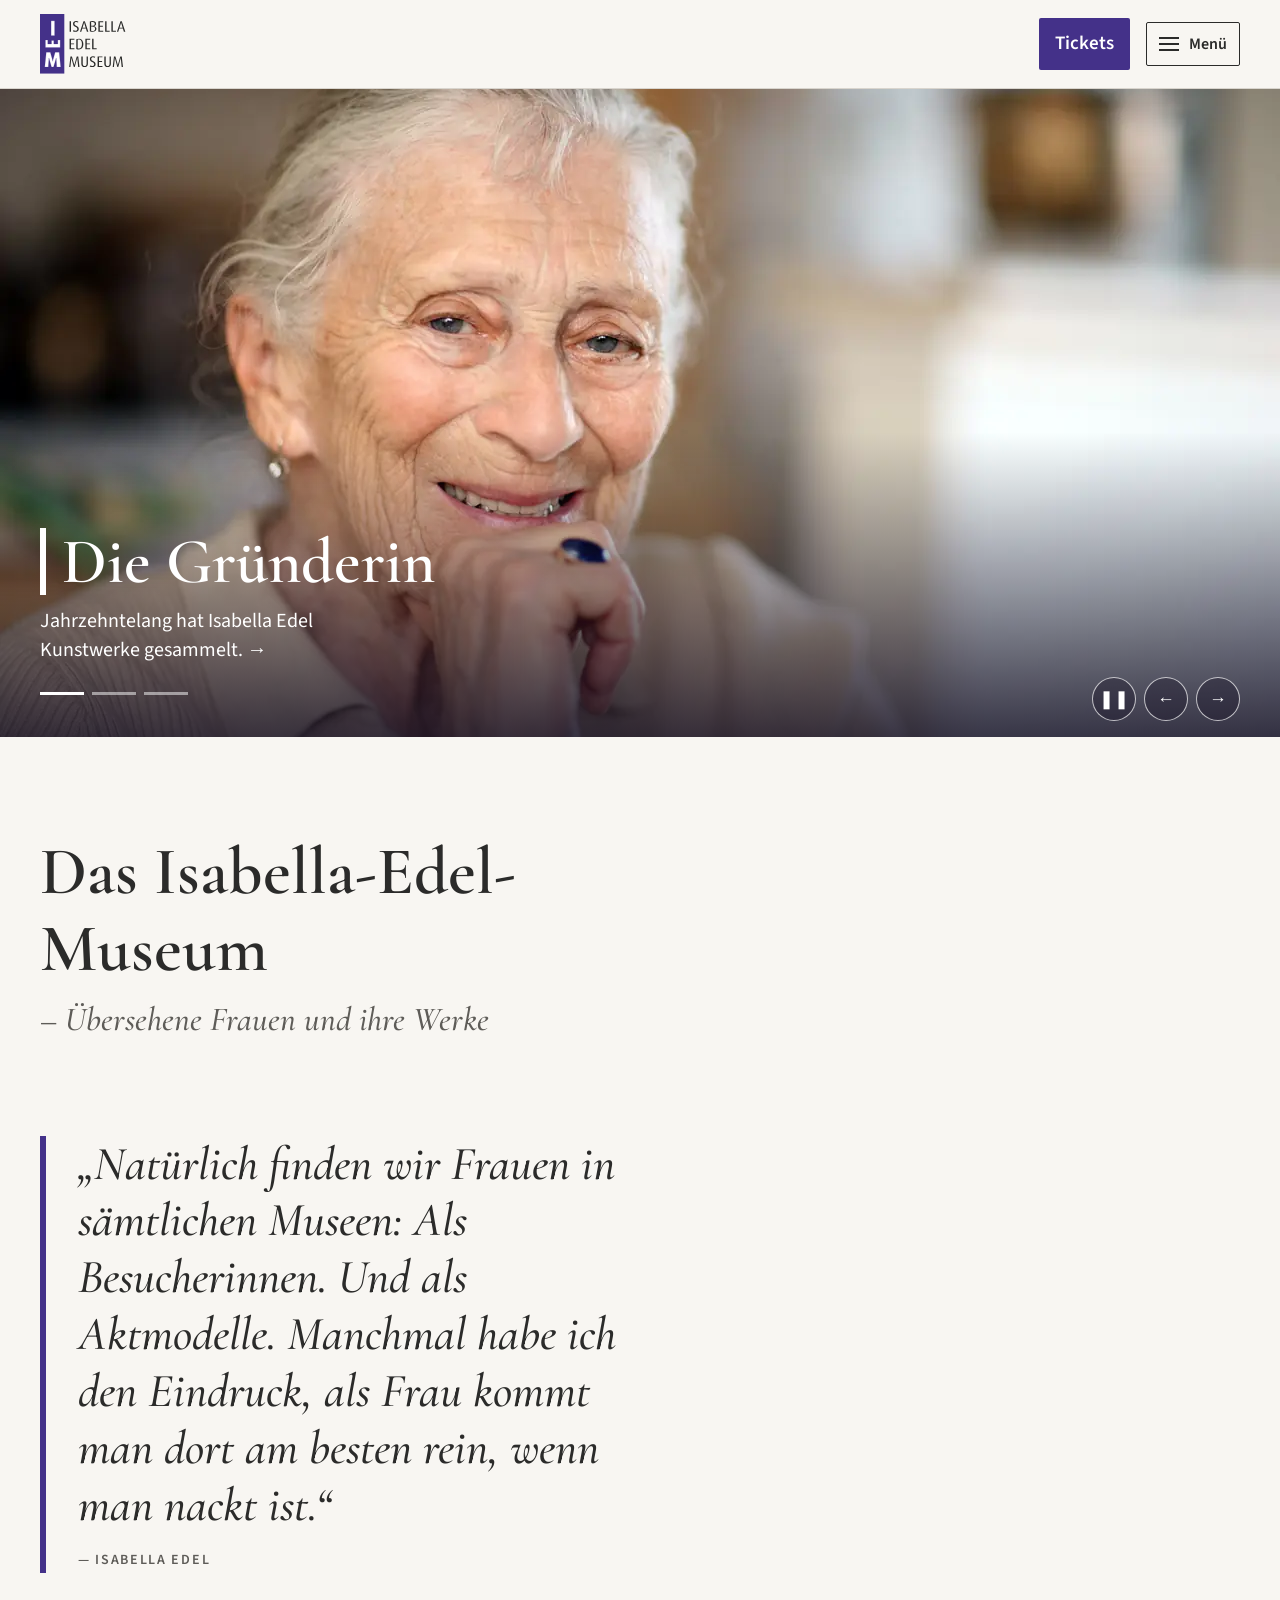
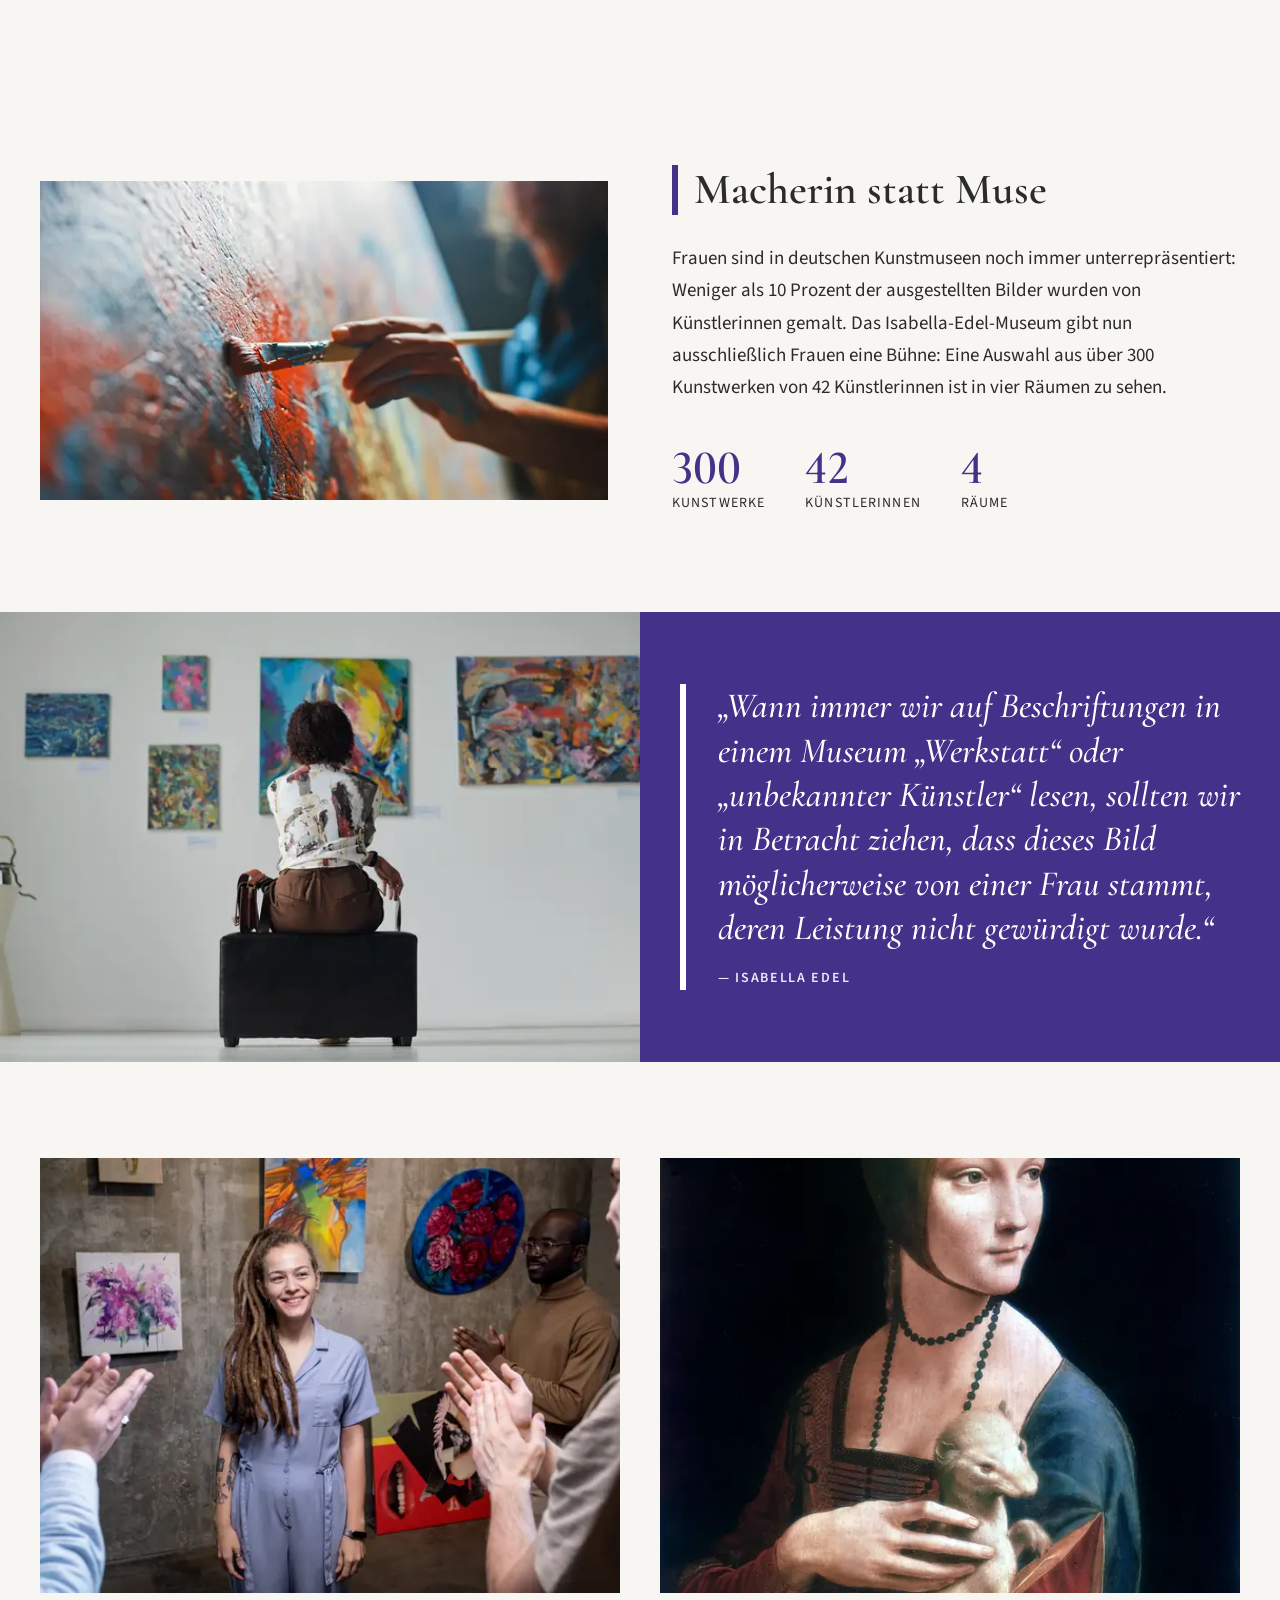
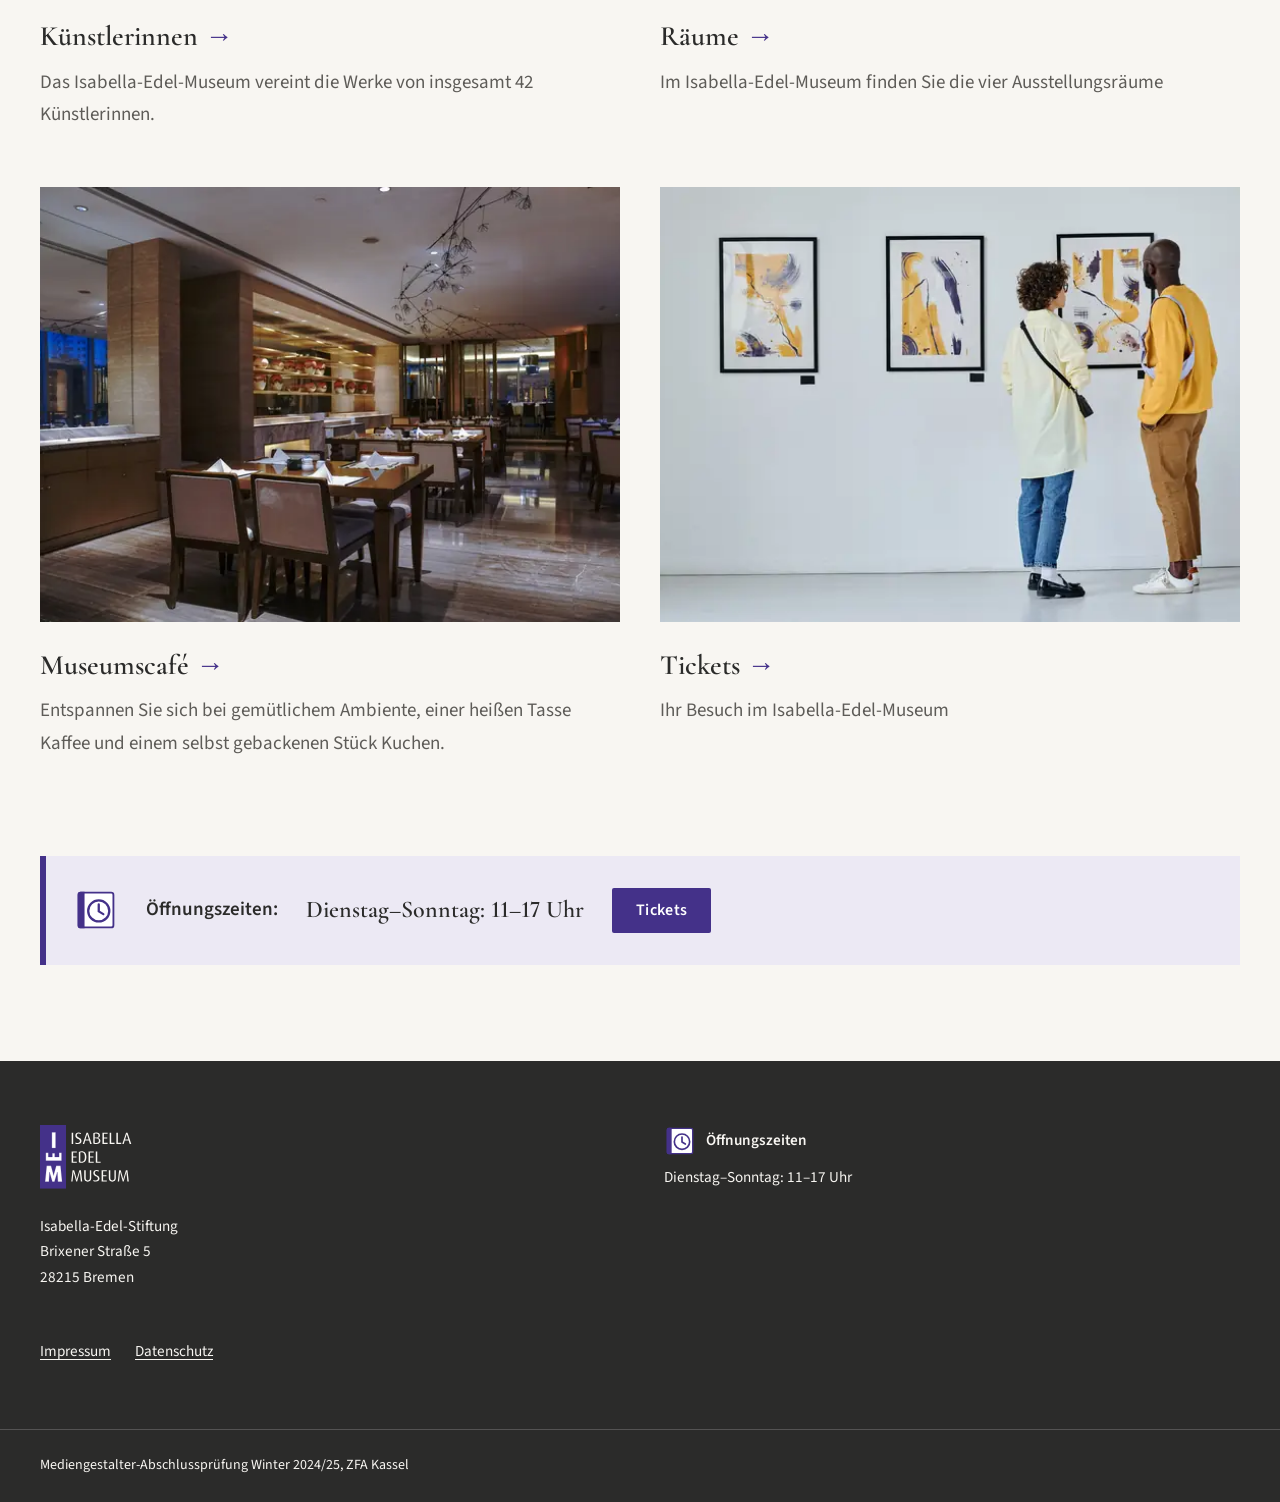
==== index.html @ b2ff0fb7 "first commit" ====
<!DOCTYPE html>
<html lang="de">
<head>
<meta charset="utf-8">
<meta name="viewport" content="width=device-width, initial-scale=1">
<title>Isabella-Edel-Museum</title>
<meta name="description" content="Das Isabella-Edel-Museum in Bremen – Übersehene Frauen und ihre Werke.">
<link rel="icon" href="img/icons/favicon.svg" type="image/svg+xml">
<link rel="stylesheet" href="css/style.css">
<!-- Progressive Enhancement ("Cutting the Mustard"): Die Klasse "js" wird nur in modernen
     Browsern gesetzt. Nur dann führt js/main.js seine Erweiterungen aus. -->
<script>if ('noModule' in HTMLScriptElement.prototype && 'IntersectionObserver' in window) document.documentElement.classList.add('js');</script>
<script defer src="js/main.js"></script>
</head>
<body class="page-home">
<a class="skip-link" href="#inhalt">Zum Inhalt springen</a>
<header class="site-header">
  <div class="container site-header__inner">
    <a class="site-logo" href="index.html"><img src="img/logo.svg" width="121" height="84" alt="Isabella-Edel-Museum – zur Startseite"></a>
    <a class="header-cta" href="tickets.html">Tickets</a>
    <button class="nav-toggle" type="button" aria-expanded="false" aria-controls="hauptmenue" hidden>
      <span class="nav-toggle__bars" aria-hidden="true"></span><span class="nav-toggle__label">Menü</span>
    </button>
    <nav class="main-nav" id="hauptmenue" aria-label="Hauptmenü">
      <ul><li><a href="index.html" aria-current="page">Startseite</a></li><li><a href="veranstaltungen.html">Veranstaltungen</a></li><li><a href="kuenstlerinnen.html">Künstlerinnen</a></li><li><a href="raeume.html">Räume</a></li><li><a href="gruenderin.html">Die Gründerin</a></li><li><a href="museumscafe.html">Museumscafé</a></li><li><a href="tickets.html" class="nav-cta">Tickets</a></li></ul>
    </nav>
  </div>
</header>
<main id="inhalt">

<section class="slider" aria-roledescription="Karussell" aria-label="Einblicke ins Museum">
  <ul class="slider__track"><li class="slider__slide" id="folie-1" aria-roledescription="Folie" aria-label="1 von 3: Die Gründerin"><a class="slider__link" href="gruenderin.html"><picture class="slider__media"><source type="image/webp" srcset="img/gruenderin-640.webp 640w, img/gruenderin-1280.webp 1280w, img/gruenderin-2000.webp 2000w" sizes="100vw"><img src="img/gruenderin-1280.jpg" srcset="img/gruenderin-640.jpg 640w, img/gruenderin-1280.jpg 1280w, img/gruenderin-2000.jpg 2000w" sizes="100vw" width="1280" height="854" alt="Isabella Edel, lächelnde ältere Dame mit weißem Haar" fetchpriority="high"></picture><span class="slider__caption"><span class="slider__title">Die Gründerin</span><span class="slider__text">Jahrzehntelang hat Isabella Edel Kunstwerke gesammelt.</span></span></a><ol class="slider__pager" aria-label="Bildauswahl"><li><a class="slider__dot" href="#folie-1" aria-label="Bild 1: Die Gründerin" aria-current="true"></a></li><li><a class="slider__dot" href="#folie-2" aria-label="Bild 2: Räume"></a></li><li><a class="slider__dot" href="#folie-3" aria-label="Bild 3: Museumscafé"></a></li></ol></li><li class="slider__slide" id="folie-2" aria-roledescription="Folie" aria-label="2 von 3: Räume"><a class="slider__link" href="raeume.html"><picture class="slider__media"><source type="image/webp" srcset="img/besucherin-salon-640.webp 640w, img/besucherin-salon-1280.webp 1280w, img/besucherin-salon-2000.webp 2000w" sizes="100vw"><img src="img/besucherin-salon-1280.jpg" srcset="img/besucherin-salon-640.jpg 640w, img/besucherin-salon-1280.jpg 1280w, img/besucherin-salon-2000.jpg 2000w" sizes="100vw" width="1280" height="853" alt="Besucherin betrachtet goldgerahmte Gemälde in einem klassischen Ausstellungssaal" loading="lazy" decoding="async"></picture><span class="slider__caption"><span class="slider__title">Räume</span><span class="slider__text">Eine Auswahl aus über 300 Kunstwerken von 42 Künstlerinnen ist in vier Räumen zu sehen.</span></span></a><ol class="slider__pager" aria-label="Bildauswahl"><li><a class="slider__dot" href="#folie-1" aria-label="Bild 1: Die Gründerin"></a></li><li><a class="slider__dot" href="#folie-2" aria-label="Bild 2: Räume" aria-current="true"></a></li><li><a class="slider__dot" href="#folie-3" aria-label="Bild 3: Museumscafé"></a></li></ol></li><li class="slider__slide" id="folie-3" aria-roledescription="Folie" aria-label="3 von 3: Museumscafé"><a class="slider__link" href="museumscafe.html"><picture class="slider__media"><source type="image/webp" srcset="img/museumscafe-640.webp 640w, img/museumscafe-1280.webp 1280w, img/museumscafe-2000.webp 2000w" sizes="100vw"><img src="img/museumscafe-1280.jpg" srcset="img/museumscafe-640.jpg 640w, img/museumscafe-1280.jpg 1280w, img/museumscafe-2000.jpg 2000w" sizes="100vw" width="1280" height="854" alt="Gemütlicher Innenraum des Museumscafés mit Holztischen" loading="lazy" decoding="async"></picture><span class="slider__caption"><span class="slider__title">Museumscafé</span><span class="slider__text">Hinter jeder erfolgreichen Frau steht eine beeindruckende Menge Kaffee</span></span></a><ol class="slider__pager" aria-label="Bildauswahl"><li><a class="slider__dot" href="#folie-1" aria-label="Bild 1: Die Gründerin"></a></li><li><a class="slider__dot" href="#folie-2" aria-label="Bild 2: Räume"></a></li><li><a class="slider__dot" href="#folie-3" aria-label="Bild 3: Museumscafé" aria-current="true"></a></li></ol></li></ul>
</section>

<div class="container home-intro">
  <h1 class="home-title">Das Isabella-Edel-Museum <span class="home-title__sub">– Übersehene Frauen und ihre Werke</span></h1>
  <figure class="quote quote--large"><blockquote><p>„Natürlich finden wir Frauen in sämtlichen Museen: Als Besucherinnen. Und als Aktmodelle. Manchmal habe ich den Eindruck, als Frau kommt man dort am besten rein, wenn man nackt ist.“</p></blockquote><figcaption>Isabella Edel</figcaption></figure>
</div>

<section class="container split split--home" aria-labelledby="macherin">
  <div class="split__media"><picture><source type="image/webp" srcset="img/malerin-640.webp 640w, img/malerin-1280.webp 1280w, img/malerin-2000.webp 2000w" sizes="(min-width: 576px) 50vw, 100vw"><img src="img/malerin-1280.jpg" srcset="img/malerin-640.jpg 640w, img/malerin-1280.jpg 1280w, img/malerin-2000.jpg 2000w" sizes="(min-width: 576px) 50vw, 100vw" width="1280" height="720" alt="Nahaufnahme einer Hand, die mit dem Pinsel kräftige Farben auf eine Leinwand aufträgt" loading="lazy" decoding="async"></picture></div>
  <div class="split__text">
    <h2 id="macherin" class="section-title">Macherin statt Muse</h2>
    <p>Frauen sind in deutschen Kunstmuseen noch immer unterrepräsentiert: Weniger als 10 Prozent der ausgestellten Bilder wurden von Künstlerinnen gemalt. Das Isabella-Edel-Museum gibt nun ausschließlich Frauen eine Bühne: Eine Auswahl aus über 300 Kunstwerken von 42 Künstle&shy;rinnen ist in vier Räumen zu sehen.</p>
    <ul class="facts" aria-label="Zahlen">
      <li><span class="facts__num">300</span><span class="facts__label">Kunstwerke</span></li>
      <li><span class="facts__num">42</span><span class="facts__label">Künstlerinnen</span></li>
      <li><span class="facts__num">4</span><span class="facts__label">Räume</span></li>
    </ul>
  </div>
</section>

<section class="quote-band" aria-label="Zitat von Isabella Edel">
  <div class="quote-band__media"><picture><source type="image/webp" srcset="img/betrachterin-640.webp 640w, img/betrachterin-1280.webp 1280w, img/betrachterin-2000.webp 2000w" sizes="(min-width: 576px) 50vw, 100vw"><img src="img/betrachterin-1280.jpg" srcset="img/betrachterin-640.jpg 640w, img/betrachterin-1280.jpg 1280w, img/betrachterin-2000.jpg 2000w" sizes="(min-width: 576px) 50vw, 100vw" width="1280" height="853" alt="Besucherin sitzt vor einer Wand mit farbenfrohen Gemälden" loading="lazy" decoding="async"></picture></div>
  <div class="quote-band__panel">
    <figure class="quote quote--band"><blockquote><p>„Wann immer wir auf Beschriftungen in einem Museum „Werkstatt“ oder „unbekannter Künstler“ lesen, sollten wir in Betracht ziehen, dass dieses Bild möglicherweise von einer Frau stammt, deren Leistung nicht gewürdigt wurde.“</p></blockquote><figcaption>Isabella Edel</figcaption></figure>
  </div>
</section>

<section class="container teasers" aria-label="Entdecken">
  <ul class="teasers__list"><li class="teaser"><a href="kuenstlerinnen.html" class="teaser__link"><picture class="teaser__media"><source type="image/webp" srcset="img/kuenstlerin-640.webp 640w, img/kuenstlerin-1280.webp 1280w, img/kuenstlerin-2000.webp 2000w" sizes="(min-width: 1400px) 330px, (min-width: 576px) 50vw, 100vw"><img src="img/kuenstlerin-1280.jpg" srcset="img/kuenstlerin-640.jpg 640w, img/kuenstlerin-1280.jpg 1280w, img/kuenstlerin-2000.jpg 2000w" sizes="(min-width: 1400px) 330px, (min-width: 576px) 50vw, 100vw" width="1280" height="853" alt="Künstlerin im Gespräch vor ihren farbenfrohen Bildern" loading="lazy" decoding="async"></picture><span class="teaser__title">Künstlerinnen</span><span class="teaser__text">Das Isabella-Edel-Museum vereint die Werke von insgesamt 42 Künstlerinnen.</span></a></li><li class="teaser"><a href="raeume.html" class="teaser__link"><picture class="teaser__media"><source type="image/webp" srcset="img/r1-dame-hermelin-640.webp 640w, img/r1-dame-hermelin-1280.webp 1280w" sizes="(min-width: 1400px) 330px, (min-width: 576px) 50vw, 100vw"><img src="img/r1-dame-hermelin-1280.jpg" srcset="img/r1-dame-hermelin-640.jpg 640w, img/r1-dame-hermelin-1280.jpg 1280w" sizes="(min-width: 1400px) 330px, (min-width: 576px) 50vw, 100vw" width="1280" height="1726" alt="Renaissance-Porträt einer Dame mit Hermelin" loading="lazy" decoding="async"></picture><span class="teaser__title">Räume</span><span class="teaser__text">Im Isabella-Edel-Museum finden Sie die vier Ausstellungsräume</span></a></li><li class="teaser"><a href="museumscafe.html" class="teaser__link"><picture class="teaser__media"><source type="image/webp" srcset="img/museumscafe-640.webp 640w, img/museumscafe-1280.webp 1280w, img/museumscafe-2000.webp 2000w" sizes="(min-width: 1400px) 330px, (min-width: 576px) 50vw, 100vw"><img src="img/museumscafe-1280.jpg" srcset="img/museumscafe-640.jpg 640w, img/museumscafe-1280.jpg 1280w, img/museumscafe-2000.jpg 2000w" sizes="(min-width: 1400px) 330px, (min-width: 576px) 50vw, 100vw" width="1280" height="854" alt="Innenraum des Museumscafés" loading="lazy" decoding="async"></picture><span class="teaser__title">Museumscafé</span><span class="teaser__text">Entspannen Sie sich bei gemütlichem Ambiente, einer heißen Tasse Kaffee und einem selbst gebackenen Stück Kuchen.</span></a></li><li class="teaser"><a href="tickets.html" class="teaser__link"><picture class="teaser__media"><source type="image/webp" srcset="img/paar-galerie-640.webp 640w, img/paar-galerie-1280.webp 1280w, img/paar-galerie-2000.webp 2000w" sizes="(min-width: 1400px) 330px, (min-width: 576px) 50vw, 100vw"><img src="img/paar-galerie-1280.jpg" srcset="img/paar-galerie-640.jpg 640w, img/paar-galerie-1280.jpg 1280w, img/paar-galerie-2000.jpg 2000w" sizes="(min-width: 1400px) 330px, (min-width: 576px) 50vw, 100vw" width="1280" height="853" alt="Zwei Besucher betrachten abstrakte Bilder" loading="lazy" decoding="async"></picture><span class="teaser__title">Tickets</span><span class="teaser__text">Ihr Besuch im Isabella-Edel-Museum</span></a></li></ul>
</section>

<aside class="container visit-box" aria-label="Öffnungszeiten">
  <img class="picto" src="img/icons/oeffnungszeiten.svg" width="48" height="48" alt="">
  <p class="visit-box__label">Öffnungszeiten:</p>
  <p class="visit-box__hours">Dienstag–Sonntag: 11–17 Uhr</p>
  <a class="button" href="tickets.html">Tickets</a>
</aside>

</main>
<footer class="site-footer">
  <div class="container site-footer__inner">
    <div class="site-footer__col">
      <a class="site-footer__logo" href="index.html"><img src="img/logo-hell.svg" width="121" height="84" alt="Isabella-Edel-Museum – zur Startseite"></a>
      <address>Isabella-Edel-Stiftung<br>Brixener Straße 5<br>28215 Bremen</address>
    </div>
    <div class="site-footer__col">
      <p class="site-footer__label"><img class="picto" src="img/icons/oeffnungszeiten.svg" width="48" height="48" alt="">Öffnungszeiten</p>
      <p>Dienstag–Sonntag: 11–17 Uhr</p>
    </div>
    <nav class="site-footer__col footer-nav" aria-label="Rechtliches">
      <ul><li><a href="impressum.html">Impressum</a></li><li><a href="datenschutz.html">Datenschutz</a></li></ul>
    </nav>
  </div>
  <p class="site-footer__exam container">Mediengestalter-Abschlussprüfung Winter 2024/25, ZFA Kassel</p>
</footer>
</body>
</html>
---- css/style.css ----
/* ==========================================================================
   Isabella-Edel-Museum – Stylesheet
   Mobile First: Basis = Smartphone (< 576 px)
                 @media (min-width: 576px)  = Tablet / kleine Laptops
                 @media (min-width: 1400px) = Desktop
   Schriften (SIL Open Font License, lokal eingebunden, Quelle: fontsource.org):
   - Cormorant Garamond (Christian Thalmann)  - Source Sans 3 (Adobe, Paul D. Hunt)
   ========================================================================== */

/* ---------- Schriften ---------- */
@font-face { font-family: "Cormorant Garamond"; src: url("../fonts/cormorant-garamond-latin-500-normal.woff2") format("woff2"); font-weight: 500; font-style: normal; font-display: swap; }
@font-face { font-family: "Cormorant Garamond"; src: url("../fonts/cormorant-garamond-latin-500-italic.woff2") format("woff2"); font-weight: 500; font-style: italic; font-display: swap; }
@font-face { font-family: "Cormorant Garamond"; src: url("../fonts/cormorant-garamond-latin-600-normal.woff2") format("woff2"); font-weight: 600; font-style: normal; font-display: swap; }
@font-face { font-family: "Source Sans 3"; src: url("../fonts/source-sans-3-latin-400-normal.woff2") format("woff2"); font-weight: 400; font-style: normal; font-display: swap; }
@font-face { font-family: "Source Sans 3"; src: url("../fonts/source-sans-3-latin-400-italic.woff2") format("woff2"); font-weight: 400; font-style: italic; font-display: swap; }
@font-face { font-family: "Source Sans 3"; src: url("../fonts/source-sans-3-latin-600-normal.woff2") format("woff2"); font-weight: 600; font-style: normal; font-display: swap; }
@font-face { font-family: "Source Sans 3"; src: url("../fonts/source-sans-3-latin-700-normal.woff2") format("woff2"); font-weight: 700; font-style: normal; font-display: swap; }

/* ---------- Gestaltungs-Tokens ---------- */
:root {
  --paper: #F8F6F2;        /* warmes Galerieweiß */
  --white: #FFFFFF;
  --ink: #2B2B2A;          /* Anthrazit aus dem Logo */
  --ink-soft: #5E5C58;
  --violet: #443189;       /* Logo-Violett, einzige Akzentfarbe */
  --violet-dark: #33246A;
  --violet-tint: #ECE9F4;
  --line: #D9D5CE;

  --serif: "Cormorant Garamond", Garamond, "Times New Roman", serif;
  --sans: "Source Sans 3", "Segoe UI", Roboto, Arial, sans-serif;

  --gutter: 1.25rem;
  --space: 4rem;            /* vertikaler Abstand zwischen Sektionen */
  --bar: 6px;               /* Stilelement: violetter Balken aus dem Logo */
  --header-h: 5rem;
}

/* ---------- Basis ---------- */
*, *::before, *::after { box-sizing: border-box; }

html {
  -webkit-text-size-adjust: 100%;
  text-size-adjust: 100%;
}

@media (prefers-reduced-motion: no-preference) {
  html { scroll-behavior: smooth; }
}

body {
  margin: 0;
  background: var(--paper);
  color: var(--ink);
  font-family: var(--sans);
  font-size: 1.0625rem;                                   /* 17 px */
  font-size: clamp(1.0625rem, 1rem + 0.25vw, 1.1875rem);  /* 17–19 px */
  line-height: 1.7;
  hyphens: auto;
}

img, svg { max-width: 100%; height: auto; display: block; }

h1, h2, h3 {
  font-family: var(--serif);
  font-weight: 600;
  line-height: 1.15;
  margin: 0 0 0.65em;
  hyphens: manual;
  font-variant-numeric: lining-nums;  /* Cormorant nutzt sonst Mediävalziffern („Rı“) */
}

h1 { font-size: 2.5rem; font-size: clamp(2.5rem, 1.8rem + 3vw, 4.5rem); }
h2 { font-size: 1.875rem; font-size: clamp(1.875rem, 1.5rem + 1.5vw, 2.75rem); }

p { margin: 0 0 1.25em; }

a { color: var(--violet); text-underline-offset: 0.2em; }
a:hover { color: var(--violet-dark); }

:focus-visible { outline: 3px solid var(--violet); outline-offset: 3px; }

.container {
  width: 100%;
  max-width: calc(1320px + 2 * var(--gutter));
  margin-inline: auto;
  padding-inline: var(--gutter);
}

.skip-link {
  position: absolute;
  left: var(--gutter);
  top: -4rem;
  z-index: 100;
  padding: 0.5rem 1rem;
  background: var(--violet);
  color: var(--white);
}
.skip-link:focus { top: 0.5rem; color: var(--white); }

.button {
  display: inline-block;
  padding: 0.75rem 1.5rem;
  border: 0;
  border-radius: 2px;
  background: var(--violet);
  color: var(--white);
  font: 600 1rem/1.3 var(--sans);
  letter-spacing: 0.02em;
  text-decoration: none;
  cursor: pointer;
}
.button:hover { background: var(--violet-dark); color: var(--white); }

/* ---------- Header & Navigation ---------- */
.site-header {
  position: sticky;
  top: 0;
  z-index: 50;
  background: var(--paper);
  border-bottom: 1px solid var(--line);
}

.site-header__inner {
  display: flex;
  flex-wrap: wrap;
  align-items: center;
  justify-content: space-between;
  gap: 0.5rem 1rem;
  padding-block: 0.875rem;
}

.site-logo img { width: auto; height: 3.25rem; }

/* Ohne JavaScript: Menü ist immer sichtbar und umbricht unter dem Logo */
.main-nav { flex-basis: 100%; }
.main-nav ul {
  display: flex;
  flex-wrap: wrap;
  gap: 0.25rem 1.25rem;
  margin: 0;
  padding: 0;
  list-style: none;
}
.main-nav a {
  display: inline-block;
  padding: 0.35rem 0;
  color: var(--ink);
  font-weight: 600;
  text-decoration: none;
}
.main-nav a:hover { color: var(--violet); }
.main-nav a[aria-current="page"] { color: var(--violet); box-shadow: inset 0 -3px 0 var(--violet); }
.main-nav .nav-cta { padding-inline: 1rem; background: var(--violet); color: var(--white); }
.main-nav .nav-cta:hover { background: var(--violet-dark); color: var(--white); }
.main-nav .nav-cta[aria-current="page"] { box-shadow: none; color: var(--white); }

/* Tickets-Button neben „Menü“: nur wenn das Menü eingeklappt ist (JS), unter 1400 px */
.header-cta { display: none; }
.js .header-cta {
  display: inline-block;
  margin-left: auto;
  padding: 0.6rem 1rem;
  border-radius: 2px;
  background: var(--violet);
  color: var(--white);
  font-weight: 600;
  text-decoration: none;
}
.js .header-cta:hover { background: var(--violet-dark); color: var(--white); }

/* Mit JavaScript: Burger-Menü (wird von main.js sichtbar geschaltet) */
.nav-toggle {
  display: inline-flex;
  align-items: center;
  gap: 0.6rem;
  padding: 0.6rem 0.75rem;
  border: 1px solid var(--ink);
  border-radius: 2px;
  background: transparent;
  color: var(--ink);
  font: 600 1rem var(--sans);
  cursor: pointer;
}
.nav-toggle[hidden] { display: none; }
.nav-toggle__bars,
.nav-toggle__bars::before,
.nav-toggle__bars::after {
  display: block;
  width: 1.25rem;
  height: 2px;
  background: currentColor;
  transition: transform 0.2s ease;
}
.nav-toggle__bars { position: relative; }
.nav-toggle__bars::before, .nav-toggle__bars::after { content: ""; position: absolute; left: 0; }
.nav-toggle__bars::before { top: -6px; }
.nav-toggle__bars::after { top: 6px; }
.nav-toggle[aria-expanded="true"] .nav-toggle__bars { background: transparent; }
.nav-toggle[aria-expanded="true"] .nav-toggle__bars::before { transform: translateY(6px) rotate(45deg); }
.nav-toggle[aria-expanded="true"] .nav-toggle__bars::after { transform: translateY(-6px) rotate(-45deg); }

.js .main-nav {
  display: none;
  position: absolute;
  top: 100%;
  left: 0;
  right: 0;
  max-height: calc(100vh - var(--header-h));
  overflow-y: auto;
  padding: 1rem var(--gutter) 2rem;
  background: var(--paper);
  border-bottom: 1px solid var(--line);
  box-shadow: 0 1rem 2rem rgba(43, 43, 42, 0.12);
}
.js .main-nav.is-open { display: block; }
.js .main-nav ul { flex-direction: column; gap: 0; }
.js .main-nav li { border-bottom: 1px solid var(--line); }
.js .main-nav li:last-child { border-bottom: 0; padding-top: 1rem; }
.js .main-nav a { display: block; padding: 0.8rem 0 0.8rem 1rem; font-family: var(--serif); font-size: 1.5rem; }
.js .main-nav a[aria-current="page"] { box-shadow: inset var(--bar) 0 0 var(--violet); }
.js .main-nav .nav-cta { display: inline-block; padding: 0.6rem 1.5rem; font-family: var(--sans); font-size: 1.0625rem; }

/* ---------- Endlos-Slider (Startseite) ---------- */
/* Basis ohne JS: horizontal wischbare Leiste mit Scroll-Snap */
.slider { position: relative; overflow: hidden; background: var(--ink); }

.slider__track {
  display: flex;
  margin: 0;
  padding: 0;
  list-style: none;
  overflow-x: auto;
  scroll-snap-type: x mandatory;
  scrollbar-width: none;
}
.slider__track::-webkit-scrollbar { display: none; }

.slider__slide { position: relative; flex: 0 0 100%; scroll-snap-align: start; }

.slider__link { display: block; position: relative; color: var(--white); text-decoration: none; }
.slider__link:hover { color: var(--white); }
.slider__link:focus-visible { outline-offset: -6px; outline-color: var(--white); }

.slider__media img {
  width: 100%;
  height: 26rem;
  height: min(72vh, 46rem);
  min-height: 22rem;
  object-fit: cover;
}
.slider__slide:nth-child(1) .slider__media img { object-position: 30% 35%; }

.slider__caption {
  position: absolute;
  inset: auto 0 0 0;
  display: block;
  padding: 5rem var(--gutter) 3.5rem;
  background: linear-gradient(to top, rgba(20, 16, 36, 0.82), rgba(20, 16, 36, 0));
}
.slider__title {
  display: block;
  padding-left: 1rem;
  border-left: var(--bar) solid var(--white);
  font-family: var(--serif);
  font-size: 2.25rem;
  font-size: clamp(2.25rem, 1.6rem + 3vw, 4.5rem);
  font-weight: 600;
  line-height: 1.05;
}
.slider__text {
  display: block;
  max-width: 34ch;
  margin-top: 0.75rem;
  font-size: 1.0625rem;
  line-height: 1.45;
}
.slider__text::after { content: " →"; }

/* Ohne JS: Linien-Paginierung je Folie (zeigt, dass es weitergeht) */
.slider__slide { scroll-margin-top: var(--header-h); }
.slider__pager {
  position: absolute;
  left: var(--gutter);
  bottom: 1rem;
  display: flex;
  gap: 0.5rem;
  margin: 0;
  padding: 0;
  list-style: none;
}
.slider__pager .slider__dot { display: flex; align-items: center; }
.slider__pager .slider__dot::before { flex: 1; }
.slider.is-enhanced .slider__pager { display: none; }

/* Enhancement mit JS: Endlos-Karussell */
.slider.is-enhanced .slider__track { overflow: visible; scroll-snap-type: none; transition: transform 0.8s cubic-bezier(0.65, 0, 0.35, 1); }
.slider.is-enhanced .slider__track.no-transition { transition: none; }

.slider__controls {
  position: absolute;
  right: var(--gutter);
  bottom: 1rem;
  left: var(--gutter);
  display: flex;
  align-items: center;
  gap: 0.5rem;
  pointer-events: none;
}
.slider__controls > * { pointer-events: auto; }
.slider__dots { display: flex; gap: 0.5rem; margin: 0 auto 0 0; padding: 0; list-style: none; }
.slider__dot {
  width: 2.75rem;
  height: 1.5rem;
  padding: 0;
  border: 0;
  background: transparent;
  cursor: pointer;
}
.slider__dot::before { content: ""; display: block; height: 3px; background: rgba(255, 255, 255, 0.5); transition: background 0.2s ease; }
.slider__dot:hover::before { background: rgba(255, 255, 255, 0.85); }
.slider__dot:focus-visible { outline-color: var(--white); outline-offset: 2px; }
.slider__dot[aria-current="true"]::before { background: var(--white); }
.slider__btn {
  display: grid;
  place-items: center;
  width: 2.75rem;
  height: 2.75rem;
  border: 1px solid rgba(255, 255, 255, 0.7);
  border-radius: 50%;
  background: rgba(20, 16, 36, 0.35);
  color: var(--white);
  font-size: 1.1rem;
  cursor: pointer;
}
.slider__btn:hover { background: var(--violet); border-color: var(--violet); }
.slider__btn:focus-visible { outline-color: var(--white); }

/* ---------- Seitenkopf der Unterseiten ---------- */
.page-hero img { width: 100%; height: 13rem; height: clamp(13rem, 38vw, 30rem); object-fit: cover; object-position: center 40%; }
.page-tickets .page-hero img { object-position: center 15%; }
.page-rooms .page-hero img { object-position: center 45%; }
.page-intro { padding-top: 3rem; }
.page-intro h1 { margin: 0; padding-left: 1rem; border-left: var(--bar) solid var(--violet); }

/* ---------- Typografische Elemente ---------- */
.home-intro { padding-top: var(--space); }
.home-title { max-width: 16ch; }
.home-title__sub { display: block; margin-top: 0.4em; color: var(--ink-soft); font-size: 0.5em; font-style: italic; font-weight: 500; }

.section-title { padding-left: 1rem; border-left: var(--bar) solid var(--violet); }

.quote { margin: var(--space) 0; padding-left: 1.25rem; border-left: var(--bar) solid var(--violet); }
.quote blockquote { margin: 0; }
.quote p { margin: 0; font-family: var(--serif); font-size: 1.5rem; font-style: italic; font-weight: 500; line-height: 1.3; }
.quote figcaption { margin-top: 1rem; color: var(--ink-soft); font-size: 0.875rem; font-weight: 600; letter-spacing: 0.12em; text-transform: uppercase; }
.quote figcaption::before { content: "— "; }
.quote--large p { font-size: 1.75rem; font-size: clamp(1.75rem, 1.2rem + 2.2vw, 3.25rem); line-height: 1.2; }
.quote--large p { max-width: 28ch; }
.quote--pull { width: fit-content; margin-inline: auto; }
.quote--pull p { max-width: 22ch; }
.quote--inline { margin: 0 0 1.5rem; }

.prose { max-width: 65ch; }
.lead { font-size: 1.15em; line-height: 1.65; }

.placeholder {
  margin: var(--space) 0;
  padding: 1.25rem 1.5rem;
  border: 2px dashed var(--violet);
  background: var(--violet-tint);
}

/* ---------- Layout-Bausteine ---------- */
.split { display: grid; gap: 2.5rem; padding-block: var(--space); }
.split > * { min-width: 0; }
/* direkt unter dem Seitentitel: nur kleiner Abstand */
.page-intro + .split { padding-top: 2.5rem; }
.split__media img { width: 100%; }

.facts { display: flex; flex-wrap: wrap; gap: 1.25rem 1.75rem; margin: 2.5rem 0 0; padding: 0; list-style: none; }
.facts li { display: flex; flex-direction: column; }
.facts__num { font-variant-numeric: lining-nums; color: var(--violet); font-family: var(--serif); font-size: 3rem; font-weight: 600; line-height: 1; }
.facts__label { font-size: 0.875rem; letter-spacing: 0.08em; text-transform: uppercase; }

.teasers { padding-bottom: var(--space); }
.teasers__list { display: grid; gap: 3rem; margin: 0; padding: 0; list-style: none; }
.teaser__link { display: block; color: var(--ink); text-decoration: none; }
.teaser__media { display: block; overflow: hidden; }
.teaser__media img { width: 100%; aspect-ratio: 4 / 3; object-fit: cover; transition: transform 0.6s ease; }
.teaser__link:hover .teaser__media img { transform: scale(1.04); }
.teaser__title { display: block; margin: 1.25rem 0 0.35rem; font-family: var(--serif); font-size: 1.75rem; font-weight: 600; }
.teaser__title::after { content: " →"; color: var(--violet); }
.teaser__text { display: block; color: var(--ink-soft); }

.visit-box {
  display: flex;
  flex-wrap: wrap;
  align-items: center;
  gap: 0.75rem 1.75rem;
  /* Box bündig zum Inhalt (nicht über den Seitenrand hinaus) */
  width: calc(100% - 2 * var(--gutter));
  max-width: 1320px;
  margin-bottom: var(--space);
  padding: 2rem 1.75rem;
  background: var(--violet-tint);
  border-left: var(--bar) solid var(--violet);
}
.visit-box p { margin: 0; }
.visit-box .picto { width: 2.75rem; height: 2.75rem; }
.visit-box__label { font-weight: 600; }
.visit-box__hours { font-variant-numeric: lining-nums; font-family: var(--serif); font-size: 1.5rem; font-weight: 600; }

.card { background: var(--white); border: 1px solid var(--line); border-radius: 2px; }
.info-card { padding: 2rem; background: var(--white); border: 1px solid var(--line); border-radius: 2px; }
.info-card .picto { margin-bottom: 1rem; }
.info-card p { margin: 0; }
.info-card__label { font-weight: 600; }

.figure { margin: 0; }
.figure figcaption { margin-top: 0.5rem; color: var(--ink-soft); font-size: 0.9rem; font-style: italic; }

/* Galerie: Kunstwerke werden nie beschnitten (Werktreue) */
.gallery { padding-bottom: var(--space); }
.gallery__list { margin: 0; padding: 0; list-style: none; columns: 1; column-gap: 2rem; }
.gallery__list li { margin-bottom: 2rem; break-inside: avoid; }
.gallery__list img { width: 100%; background: var(--white); }

/* Zitatband (Startseite): Bild + violette Fläche, randabfallend */
.quote-band { display: grid; margin-bottom: var(--space); background: var(--violet); color: var(--white); }
.quote-band__media img { width: 100%; height: 16rem; object-fit: cover; object-position: center 30%; }
.quote-band__panel { display: flex; align-items: center; padding: 3.5rem var(--gutter); }
.quote--band { margin: 0; border-left-color: var(--white); }
.quote--band p { font-size: 1.5rem; font-size: clamp(1.5rem, 1.1rem + 1.4vw, 2.5rem); line-height: 1.25; }
.quote--band figcaption { color: var(--violet-tint); }
.quote-band--end { margin-bottom: 0; }  /* letzter Abschnitt: Abstand liefert der Footer */

/* Vergrößerbare Galeriebilder */
.zoom { position: relative; display: block; cursor: zoom-in; }
.zoom::after {
  content: "";
  position: absolute;
  right: 0.75rem;
  bottom: 0.75rem;
  width: 2.5rem;
  height: 2.5rem;
  border-radius: 50%;
  background: var(--paper) url("data:image/svg+xml,%3Csvg xmlns='http://www.w3.org/2000/svg' viewBox='0 0 24 24' fill='none' stroke='%23443189' stroke-width='2' stroke-linecap='round'%3E%3Ccircle cx='10.5' cy='10.5' r='6'/%3E%3Cpath d='M15 15l5 5M10.5 8v5M8 10.5h5'/%3E%3C/svg%3E") center / 1.4rem no-repeat;
  box-shadow: 0 2px 8px rgba(43, 43, 42, 0.25);
  opacity: 0;
  transform: scale(0.8);
  transition: opacity 0.2s ease, transform 0.2s ease;
}
.zoom:hover::after, .zoom:focus-visible::after { opacity: 1; transform: scale(1); }
@media (hover: none) { .zoom::after { opacity: 0.9; transform: none; } }

/* Lightbox (wird von main.js als <dialog> erzeugt) */
.lightbox {
  width: 100%;
  max-width: none;
  height: 100%;
  max-height: none;
  margin: 0;
  padding: 3.5rem var(--gutter) 1.5rem;
  border: 0;
  background: rgba(20, 16, 36, 0.94);
  color: var(--white);
}
.lightbox::backdrop { background: rgba(20, 16, 36, 0.6); }
.lightbox[open] { display: grid; grid-template-rows: 1fr auto; gap: 1rem; }
.lightbox__img { justify-self: center; align-self: center; max-width: 100%; max-height: calc(100vh - 9rem); width: auto; height: auto; object-fit: contain; }
.lightbox__bar { display: flex; align-items: center; justify-content: center; gap: 1rem; }
.lightbox__bar[hidden] { display: none; }
.lightbox__count { min-width: 4rem; text-align: center; font-variant-numeric: tabular-nums; }
.lightbox__close { position: absolute; top: 0.75rem; right: var(--gutter); }

/* Impressionen (Platzhalterseiten) */
.impressions { padding-bottom: var(--space); }
.impressions__list { display: grid; gap: 2rem; margin: 0; padding: 0; list-style: none; }
.impressions__list img { width: 100%; aspect-ratio: 4 / 3; object-fit: cover; }

/* Nach-oben-Button (main.js) */
.to-top {
  position: fixed;
  right: var(--gutter);
  bottom: 1.25rem;
  z-index: 40;
  display: grid;
  place-items: center;
  width: 3rem;
  height: 3rem;
  border: 0;
  border-radius: 50%;
  background: var(--violet);
  color: var(--white);
  font-size: 1.25rem;
  box-shadow: 0 4px 14px rgba(43, 43, 42, 0.3);
  cursor: pointer;
  opacity: 0;
  visibility: hidden;
  transform: translateY(0.75rem);
  transition: opacity 0.25s ease, transform 0.25s ease, visibility 0.25s;
}
.to-top.is-visible { opacity: 1; visibility: visible; transform: none; }
.to-top:hover { background: var(--violet-dark); }

/* ---------- Künstlerinnen ---------- */
.visually-hidden { position: absolute; width: 1px; height: 1px; overflow: hidden; clip: rect(0 0 0 0); white-space: nowrap; }

/* Kunstwerk neben dem Text: unbeschnitten, ruhig gerahmt */
.artwork { margin: 0; }
.artwork img { width: 100%; height: auto; }

.artist-rooms { padding-bottom: var(--space); }
.artist-rooms__list { display: grid; gap: 2rem; margin: 0; padding: 0; list-style: none; }
.artist-room { display: flex; flex-direction: column; padding: 2rem; }
.artist-room__head { display: flex; gap: 1rem; align-items: flex-start; padding-bottom: 1.25rem; border-bottom: 1px solid var(--line); }
.artist-room__head .picto { flex: none; width: 2.75rem; height: 2.75rem; }
.artist-room__title { margin: 0 0 0.15rem; font-size: 1.375rem; }
.artist-room__subtitle { margin: 0; color: var(--ink-soft); font-family: var(--serif); font-size: 1.05rem; font-style: italic; line-height: 1.3; }
.artist-room__names { flex: 1; margin: 0; padding: 1.25rem 0 2rem; list-style: none; }
.artist-room__names li { padding: 0.15rem 0; font-family: var(--serif); font-size: 1.375rem; font-weight: 600; line-height: 1.3; }
.artist-room__link { align-self: flex-start; font-weight: 600; }
.artist-room__link::after { content: " →"; }

/* ---------- Räume & Gebäudeplan ---------- */
.plan { padding-block: 3rem 1.5rem; scroll-margin-top: var(--header-h); }
.plan__heading { font-size: 1.5rem; font-size: clamp(1.5rem, 1.2rem + 1.2vw, 2.25rem); max-width: 28ch; }
.plan__figure { margin: 0 0 2rem; }
.plan__static { width: 100%; }

/* < 576 px: nur die statische Grafik, die Legende übernimmt die Navigation */
.plan__interactive { display: none; }

.plan__legend { display: grid; gap: 0; margin: 0; padding: 0; list-style: none; border-top: 1px solid var(--line); }
.plan__legend li { border-bottom: 1px solid var(--line); }
.plan__legend a, .legend__item {
  display: flex;
  align-items: center;
  gap: 1rem;
  min-height: 3.5rem;
  padding: 0.5rem 0;
  color: var(--ink);
  font-weight: 600;
  text-decoration: none;
}
.plan__legend a:hover { color: var(--violet); }
.plan__legend a::after { content: "↓"; margin-left: auto; color: var(--violet); }
.plan__legend a[href$=".html"]::after { content: "→"; }
.plan__legend .picto, .room__header .picto { flex: none; width: 2.75rem; height: 2.75rem; }

.room { padding-block: 3rem; border-top: 1px solid var(--line); scroll-margin-top: var(--header-h); }
.room__header { display: flex; align-items: flex-start; gap: 1.25rem; }
.room__header .picto { width: 3.5rem; height: 3.5rem; }
.room__title { margin-bottom: 0.2em; }
.room__subtitle { margin: 0; color: var(--ink-soft); font-family: var(--serif); font-size: 1.375rem; font-style: italic; line-height: 1.3; }
.room__intro { display: grid; gap: 1.5rem; }
.room__text p:last-child { margin-bottom: 0; }
.room__text.prose { max-width: none; }  /* Raumtext läuft bis zum rechten Rand, bündig mit der Hängung */

/* Hängung: Werke unbeschnitten; Smartphone untereinander, Tablet zweispaltig,
   Desktop nebeneinander auf gleicher Höhe (Breite = Seitenverhältnis --r) */
.room__wall { display: grid; gap: 1.5rem; margin: 2.5rem 0 0; padding: 0; list-style: none; }
.room__wall img { width: 100%; height: auto; background: var(--white); }
.room { position: relative; }

/* Raum-Navigation: Rücksprung zum Plan + vorheriger/nächster Raum */
.room__nav { display: flex; flex-direction: column; gap: 1.25rem; margin-top: 2.5rem; }
.room__back { display: inline-flex; align-items: center; gap: 0.6rem; min-height: 2.75rem; font-weight: 600; }
.room__back::before { content: "↑"; display: grid; place-items: center; flex: none; width: 2.25rem; height: 2.25rem; border: 1px solid currentColor; border-radius: 50%; }
.room__pager { display: grid; gap: 0.75rem; }
.room__pager-link { display: block; padding: 0.75rem 1rem; border: 1px solid var(--line); background: var(--white); color: var(--ink); font-family: var(--serif); font-size: 1.25rem; font-weight: 600; font-variant-numeric: lining-nums; line-height: 1.25; text-decoration: none; }
.room__pager-link:hover { border-color: var(--violet); color: var(--violet); }
.room__pager-label { display: block; color: var(--ink-soft); font-family: var(--sans); font-size: 0.8rem; letter-spacing: 0.08em; text-transform: uppercase; }
.room__pager-link--prev .room__pager-label::before { content: "← "; }
.room__pager-link--next { text-align: right; }
.room__pager-link--next .room__pager-label::after { content: " →"; }

/* Angesprungener Raum (#r1 … #r4): violetter Balken + kurzes Aufleuchten – reines CSS */
.room:target::before {
  content: "";
  position: absolute;
  top: var(--space);
  bottom: var(--space);
  left: calc(var(--gutter) * -0.6);
  width: var(--bar);
  background: var(--violet);
}
.room:target .room__header { animation: room-flash 2.4s ease-out; }
@keyframes room-flash {
  0%, 30% { background-color: var(--violet-tint); box-shadow: 0 0 0 0.75rem var(--violet-tint); }
  100% { background-color: transparent; box-shadow: 0 0 0 0.75rem transparent; }
}

/* Beim Rücksprung: zuletzt besuchten Raum in der Legende markieren (JS) */
.plan__legend a.is-recent { color: var(--violet); box-shadow: inset var(--bar) 0 0 var(--violet); padding-left: 0.75rem; transition: padding 0.2s ease; }

/* ---------- Tickets ---------- */
/* Raster: links Schrittanzeige + Formular, rechts Infokarte (beginnt auf Höhe des Formulars) */
.tickets { display: grid; gap: 2.5rem; padding-block: 3rem var(--space); }
.tickets__title { margin: 0; font-size: 1.75rem; font-size: clamp(1.75rem, 1.4rem + 1.2vw, 2.5rem); }

.ticket-form fieldset { scroll-margin-top: calc(var(--header-h) + 1rem); margin: 0 0 2rem; padding: 2rem var(--gutter); }
.ticket-form fieldset:last-child { margin-bottom: 0; }
.ticket-form legend { float: left; width: 100%; margin-bottom: 0.75rem; font-family: var(--serif); font-size: 1.75rem; font-weight: 600; }
.ticket-form legend + * { clear: both; }

.visit-card { padding: 2rem; }
.visit-card__item { display: flex; gap: 1.25rem; align-items: flex-start; padding-bottom: 1.5rem; margin-bottom: 1.5rem; border-bottom: 1px solid var(--line); }
.visit-card__item .picto { flex: none; width: 2.5rem; height: 2.5rem; }
.visit-card__item p { margin: 0; }
.visit-card__label { font-weight: 600; }
.visit-card__address { color: var(--ink-soft); font-size: 0.95rem; font-style: normal; }

.ticket-row {
  display: grid;
  grid-template-columns: 1fr auto;
  align-items: end;
  gap: 0.25rem 1rem;
  padding-block: 0.75rem;
  border-bottom: 1px solid var(--line);
}
.ticket-row__type { font-weight: 600; }
.ticket-row__price { font-variant-numeric: lining-nums; font-family: var(--serif); font-size: 1.375rem; font-weight: 600; text-align: right; }
.ticket-row__qty { grid-column: 1 / -1; display: flex; align-items: center; justify-content: space-between; gap: 1rem; color: var(--ink-soft); font-size: 0.95rem; }
.ticket-row__qty input { width: 6rem; }

.ticket-total { margin: 1rem 0 0; font-weight: 600; }
.ticket-total output { font-variant-numeric: lining-nums; font-family: var(--serif); font-size: 1.5rem; }

.form-note { margin: 1rem 0; color: var(--ink-soft); font-size: 0.9rem; }
.form-error { margin: 0.75rem 0; padding: 0.6rem 0.9rem; border-left: var(--bar) solid #B3261E; background: #FBEAE9; color: #8C1D18; font-weight: 600; }

.form-grid { display: grid; gap: 1.25rem 1.5rem; }
.form-grid label { display: flex; flex-direction: column; gap: 0.3rem; font-weight: 600; font-size: 0.95rem; }

input[type="text"], input[type="email"], input[type="tel"], input[type="number"] {
  width: 100%;
  min-height: 2.75rem;
  padding: 0.5rem 0.75rem;
  border: 1px solid var(--ink-soft);
  border-radius: 2px;
  background: var(--paper);
  color: var(--ink);
  font: 400 1rem var(--sans);
}
input:focus-visible { outline: 3px solid var(--violet); outline-offset: 1px; border-color: var(--violet); }

/* Ablauf der Reservierung: Kreise auf einer feinen Linie */
.stepper { display: grid; grid-template-columns: repeat(3, 1fr); margin: 0; padding: 0; list-style: none; }
.stepper li { position: relative; display: flex; flex-direction: column; align-items: center; gap: 0.4rem; color: var(--ink-soft); font-size: 0.8rem; font-weight: 600; line-height: 1.25; text-align: center; }
.stepper li::before { content: ""; position: absolute; top: 0.875rem; left: 0; right: 0; height: 1px; background: var(--line); }
.stepper li:first-child::before { left: 50%; }
.stepper li:last-child::before { right: 50%; }
.stepper__num { position: relative; display: grid; place-items: center; width: 1.75rem; height: 1.75rem; border: 1px solid var(--line); border-radius: 50%; background: var(--paper); font-size: 0.85rem; font-variant-numeric: lining-nums; }
.stepper li[aria-current="step"] { color: var(--ink); }
.stepper li[aria-current="step"] .stepper__num { background: var(--violet); border-color: var(--violet); color: var(--white); }
.stepper li.is-done { color: var(--ink); }
.stepper li.is-done .stepper__num { border-color: var(--violet); color: var(--violet); }

/* Bestätigung */
.confirmation__head { display: flex; gap: 1.25rem; align-items: flex-start; margin-bottom: 2.5rem; }
.confirmation__check {
  flex: none;
  width: 3rem;
  height: 3rem;
  border-radius: 50%;
  background: var(--violet) url("data:image/svg+xml,%3Csvg xmlns='http://www.w3.org/2000/svg' viewBox='0 0 24 24' fill='none' stroke='white' stroke-width='2.5' stroke-linecap='round' stroke-linejoin='round'%3E%3Cpath d='M5 12.5l4.5 4.5L19 7.5'/%3E%3C/svg%3E") center / 1.6rem no-repeat;
}
.confirmation__title { margin: 0 0 0.25rem; font-size: 1.75rem; font-size: clamp(1.75rem, 1.4rem + 1.2vw, 2.5rem); }
.confirmation__lead { margin: 0; color: var(--ink-soft); }
.confirmation__actions { display: flex; flex-wrap: wrap; align-items: center; justify-content: space-between; gap: 1rem 1.5rem; margin-top: 1.5rem; }
.confirmation__ticket-actions { display: flex; flex-wrap: wrap; gap: 0.75rem; }
.confirmation__ticket-actions[hidden] { display: none; }
.confirmation__links { display: flex; flex-wrap: wrap; gap: 0.5rem 1.5rem; margin: 0; font-weight: 600; }
.button--ghost { background: transparent; box-shadow: inset 0 0 0 2px var(--violet); color: var(--violet); }
.button--ghost:hover { background: var(--violet-tint); color: var(--violet-dark); }

/* Ticket: Hauptteil + Abrissteil mit Perforation */
.ticket {
  position: relative;
  display: grid;
  overflow: hidden;
  background: var(--white);
  border: 1px solid var(--line);
  border-radius: 6px;
  -webkit-print-color-adjust: exact;
  print-color-adjust: exact;
}
.ticket[hidden] { display: none; }
.ticket__main { padding: 2rem; }
.ticket__logo { width: auto; height: 3.5rem; margin-bottom: 1.25rem; }
.ticket__kicker { margin: 0; color: var(--ink-soft); font-size: 0.8rem; font-weight: 600; letter-spacing: 0.12em; text-transform: uppercase; }
.ticket__name { margin: 0.1rem 0 1rem; font-family: var(--serif); font-size: 1.75rem; font-weight: 600; line-height: 1.2; }
.ticket__rows { margin: 0; border-top: 1px solid var(--line); }
.ticket__rows > div { display: flex; justify-content: space-between; gap: 1rem; padding: 0.5rem 0; border-bottom: 1px solid var(--line); }
.ticket__rows > div[hidden] { display: none; }
.ticket__rows dt { font-weight: 600; }
.ticket__rows dd { margin: 0; }
.ticket__sum dd { font-family: var(--serif); font-size: 1.5rem; font-weight: 600; font-variant-numeric: lining-nums; line-height: 1.2; }
.ticket__meta { margin: 1rem 0 0; color: var(--ink-soft); font-size: 0.85rem; }
.ticket__meta strong { color: var(--ink); letter-spacing: 0.05em; }
.ticket__stub { position: relative; padding: 2rem; background: var(--violet-tint); border-top: 2px dashed var(--line); font-size: 0.95rem; }
.ticket__stub .picto { width: 2.5rem; height: 2.5rem; margin-bottom: 0.75rem; }
.ticket__stub p { margin: 0 0 0.75rem; }
.ticket__address { color: var(--ink-soft); }
/* Unter 1400 px stehen dieselben Angaben schon im Abrissteil des Tickets */
.has-ticket .tickets__aside { display: none; }
/* Einkerbungen an der Abrisskante */
.ticket__stub::before, .ticket__stub::after { content: ""; position: absolute; top: -0.75rem; width: 1.5rem; height: 1.5rem; border-radius: 50%; background: var(--paper); border: 1px solid var(--line); }
.ticket__stub::before { left: -0.75rem; }
.ticket__stub::after { right: -0.75rem; }

/* ---------- Impressum ---------- */
.imprint { margin: var(--space) 0 1.5rem; font-style: normal; }

/* ---------- Footer ---------- */
.site-footer { margin-top: var(--space); background: var(--ink); color: var(--paper); font-size: 0.95rem; }
.site-footer a { color: var(--paper); }
.site-footer a:hover { color: var(--violet-tint); }
.site-footer :focus-visible { outline-color: var(--paper); }
.site-footer__inner { display: grid; gap: 2.5rem; padding-block: 4rem; }
.site-footer__logo { display: inline-block; margin-bottom: 1rem; }
.site-footer__logo img { width: auto; height: 4rem; }
.site-footer address { font-style: normal; }
.site-footer__label { display: flex; align-items: center; gap: 0.6rem; margin-bottom: 0.5rem; font-weight: 600; }
.site-footer__label .picto { width: 2rem; height: 2rem; }
.site-footer p { margin-top: 0; }
.footer-nav ul { display: flex; gap: 1.5rem; margin: 0; padding: 0; list-style: none; }
.site-footer__exam { margin: 0 auto; padding-block: 1.5rem; border-top: 1px solid rgba(248, 246, 242, 0.2); color: rgba(248, 246, 242, 0.7); font-size: 0.8rem; }
.page-home .site-footer__exam { color: var(--paper); font-size: 0.875rem; }

/* ==========================================================================
   ≥ 576 px
   ========================================================================== */
@media (min-width: 576px) {
  :root { --gutter: 2.5rem; --space: 6rem; }

  .site-logo img { height: 3.75rem; }

  .slider__caption { padding: 6rem var(--gutter) 4.5rem; }
  .slider__text { font-size: 1.25rem; }

  .split { grid-template-columns: 1fr 1fr; align-items: start; gap: 4rem; }
  .facts { column-gap: 2.5rem; }
  .split--home { align-items: center; }

  .teasers__list { grid-template-columns: 1fr 1fr; gap: 3.5rem 2.5rem; }

  .gallery__list { columns: 2; }
  .room { padding-block: 4rem; }
  .plan { padding-top: 4rem; }
  .room__wall { display: block; columns: 2; column-gap: 1.5rem; }
  .room__wall li { margin-bottom: 1.5rem; break-inside: avoid; }
  .artist-rooms__list { grid-template-columns: 1fr 1fr; }

  .quote-band { grid-template-columns: 1fr 1fr; }
  .quote-band__media img { height: 100%; min-height: 26rem; }
  .quote-band__panel { padding: 4.5rem var(--gutter); }

  .impressions__list { grid-template-columns: repeat(3, 1fr); }

  .quote { padding-left: 2rem; }

  /* Gebäudeplan: klickbare Variante, statische Grafik ausblenden */
  .plan__static { display: none; }
  .plan__interactive { display: block; }
  .plan__legend { grid-template-columns: 1fr 1fr; column-gap: 2rem; }

  .room__nav { flex-direction: row; flex-wrap: wrap; align-items: center; justify-content: space-between; }
  .room__pager { grid-auto-flow: column; grid-auto-columns: minmax(12rem, 1fr); }

  .ticket-form fieldset { padding: 2.5rem; }
  .stepper li { font-size: 0.9rem; }
  .ticket { grid-template-columns: 1fr 15rem; }
  .ticket__main { padding: 2.5rem; }
  .ticket__stub { padding: 2.5rem 2rem; border-top: 0; border-left: 2px dashed var(--line); }
  .ticket__stub::before, .ticket__stub::after { top: auto; left: -0.75rem; right: auto; }
  .ticket__stub::before { top: -0.75rem; }
  .ticket__stub::after { bottom: -0.75rem; }
  .ticket-row { grid-template-columns: 1fr auto 17rem; align-items: center; }
  .ticket-row__qty span { white-space: nowrap; }
  .ticket-row__qty { grid-column: auto; order: 3; }
  .form-grid { grid-template-columns: repeat(4, 1fr); }
  .form-grid label { grid-column: span 2; }
  .form-grid .span-3 { grid-column: span 3; }
  .form-grid .span-1 { grid-column: span 1; }

  .site-footer__inner { grid-template-columns: 1fr 1fr; gap: 3rem; }
}

/* ==========================================================================
   ≥ 1400 px
   ========================================================================== */
@media (min-width: 1400px) {
  :root { --gutter: 4rem; --space: 8rem; --header-h: 6.5rem; }

  /* Vollständige horizontale Navigation, kein Burger */
  .site-header__inner { flex-wrap: nowrap; padding-block: 1.25rem; }
  .site-logo img { height: 4rem; }
  .nav-toggle, .nav-toggle:not([hidden]), .js .header-cta { display: none; }
  .main-nav, .js .main-nav {
    display: block;
    flex-basis: auto;
    position: static;
    max-height: none;
    overflow: visible;
    padding: 0;
    border: 0;
    background: transparent;
    box-shadow: none;
  }
  .main-nav ul, .js .main-nav ul { flex-direction: row; align-items: center; gap: 2.25rem; }
  .js .main-nav li { border: 0; }
  .js .main-nav li:last-child { padding: 0; }
  .js .main-nav a { padding: 0.35rem 0; font-family: var(--sans); font-size: 1.0625rem; }
  .js .main-nav a[aria-current="page"] { box-shadow: inset 0 -3px 0 var(--violet); }
  .main-nav .nav-cta, .js .main-nav .nav-cta { padding: 0.6rem 1.5rem; }

  .slider__media img { height: min(78vh, 52rem); }
  .slider__caption { padding: 10rem 0 6rem; }
  .slider__caption > * { margin-left: max(var(--gutter), calc((100vw - 1320px) / 2)); }
  .slider__pager { left: max(var(--gutter), calc((100vw - 1320px) / 2)); bottom: 2rem; }
  .slider__controls { right: max(var(--gutter), calc((100vw - 1320px) / 2)); left: max(var(--gutter), calc((100vw - 1320px) / 2)); bottom: 2rem; }

  .page-intro { padding-top: 4.5rem; }

  .home-intro { display: grid; grid-template-columns: 5fr 7fr; gap: 7rem; align-items: start; }
  .home-intro .quote { margin: 0.5rem 0 0; }

  .split { grid-template-columns: 7fr 5fr; gap: 7rem; }
  .split--home { grid-template-columns: 6fr 5fr; }

  .teasers__list { grid-template-columns: repeat(4, 1fr); gap: 3rem; }

  .quote-band { grid-template-columns: 5fr 7fr; }
  .quote-band__media img { min-height: 34rem; }
  .quote-band__panel { padding: 7rem max(var(--gutter), calc((100vw - 1320px) / 2)) 7rem 6rem; }
  .quote--band p { max-width: 30ch; }
  .gallery__list { columns: 4; }
  .artist-rooms__list { grid-template-columns: repeat(4, 1fr); }
  /* Kopf, Namen und Link in allen vier Karten auf gleicher Höhe (Subgrid) */
  @supports (grid-template-rows: subgrid) {
    .artist-room { display: grid; grid-row: span 3; grid-template-rows: subgrid; row-gap: 0; }
  }

  .plan__layout { display: grid; grid-template-columns: 2fr 1fr; gap: 4rem; align-items: center; }
  .plan__legend { grid-template-columns: 1fr; }

  .room { padding-block: 5rem; }
  .plan { padding-top: 4.5rem; }
  .room__intro { grid-template-columns: 4fr 8fr; gap: 5rem; align-items: start; }
  .room__wall { display: flex; columns: auto; gap: 2rem; align-items: center; margin-top: 3.5rem; }
  .room__wall li { flex: var(--r) 1 0; max-width: calc(var(--r) * 21rem); margin: 0; }

  .tickets { grid-template-columns: 8fr 4fr; column-gap: 6rem; align-items: start; }
  .tickets > :not(.tickets__aside) { grid-column: 1; }
  .tickets__aside { grid-column: 2; grid-row: 3; position: sticky; top: calc(var(--header-h) + 2rem); }
  .tickets--confirm .tickets__aside { grid-row: 2; }
  .has-ticket .tickets__aside { display: block; }

  .site-footer__inner { grid-template-columns: 2fr 1fr 1fr; padding-block: 5rem; }
}

/* ---------- Bewegung reduzieren ---------- */
@media (prefers-reduced-motion: reduce) {
  *, *::before, *::after { transition-duration: 0.01ms !important; animation-duration: 0.01ms !important; }
}

/* ==========================================================================
   Druck
   ========================================================================== */
@media print {
  @page { margin: 15mm; }
  body { background: #fff; font-size: 11pt; }
  .site-header, .skip-link, .nav-toggle, .header-cta, .slider__controls, .slider__pager,
  .to-top, .site-footer__exam, .room__nav, .zoom::after { display: none !important; }
  .site-footer { background: #fff; color: var(--ink); border-top: 1px solid var(--line); }
  .site-footer a { color: var(--ink); }
  a { color: var(--ink); }
  img { break-inside: avoid; }

  /* Bestätigungsseite mit Ticket (Klasse von main.js): ausschließlich das Ticket drucken */
  .has-ticket main > *, .has-ticket .site-footer { display: none !important; }
  .has-ticket main > .tickets { display: block !important; padding: 0; }
  .has-ticket .tickets > *:not(.confirmation),
  .has-ticket .confirmation > *:not(.ticket) { display: none !important; }
  .has-ticket .ticket { display: grid !important; grid-template-columns: 1fr 6.5cm; max-width: 18cm; break-inside: avoid; }
  .has-ticket .ticket__stub { border-top: 0; border-left: 2px dashed var(--line); }
  .has-ticket .ticket__stub::before { top: -0.75rem; left: -0.75rem; }
  .has-ticket .ticket__stub::after { top: auto; bottom: -0.75rem; left: -0.75rem; right: auto; }
}
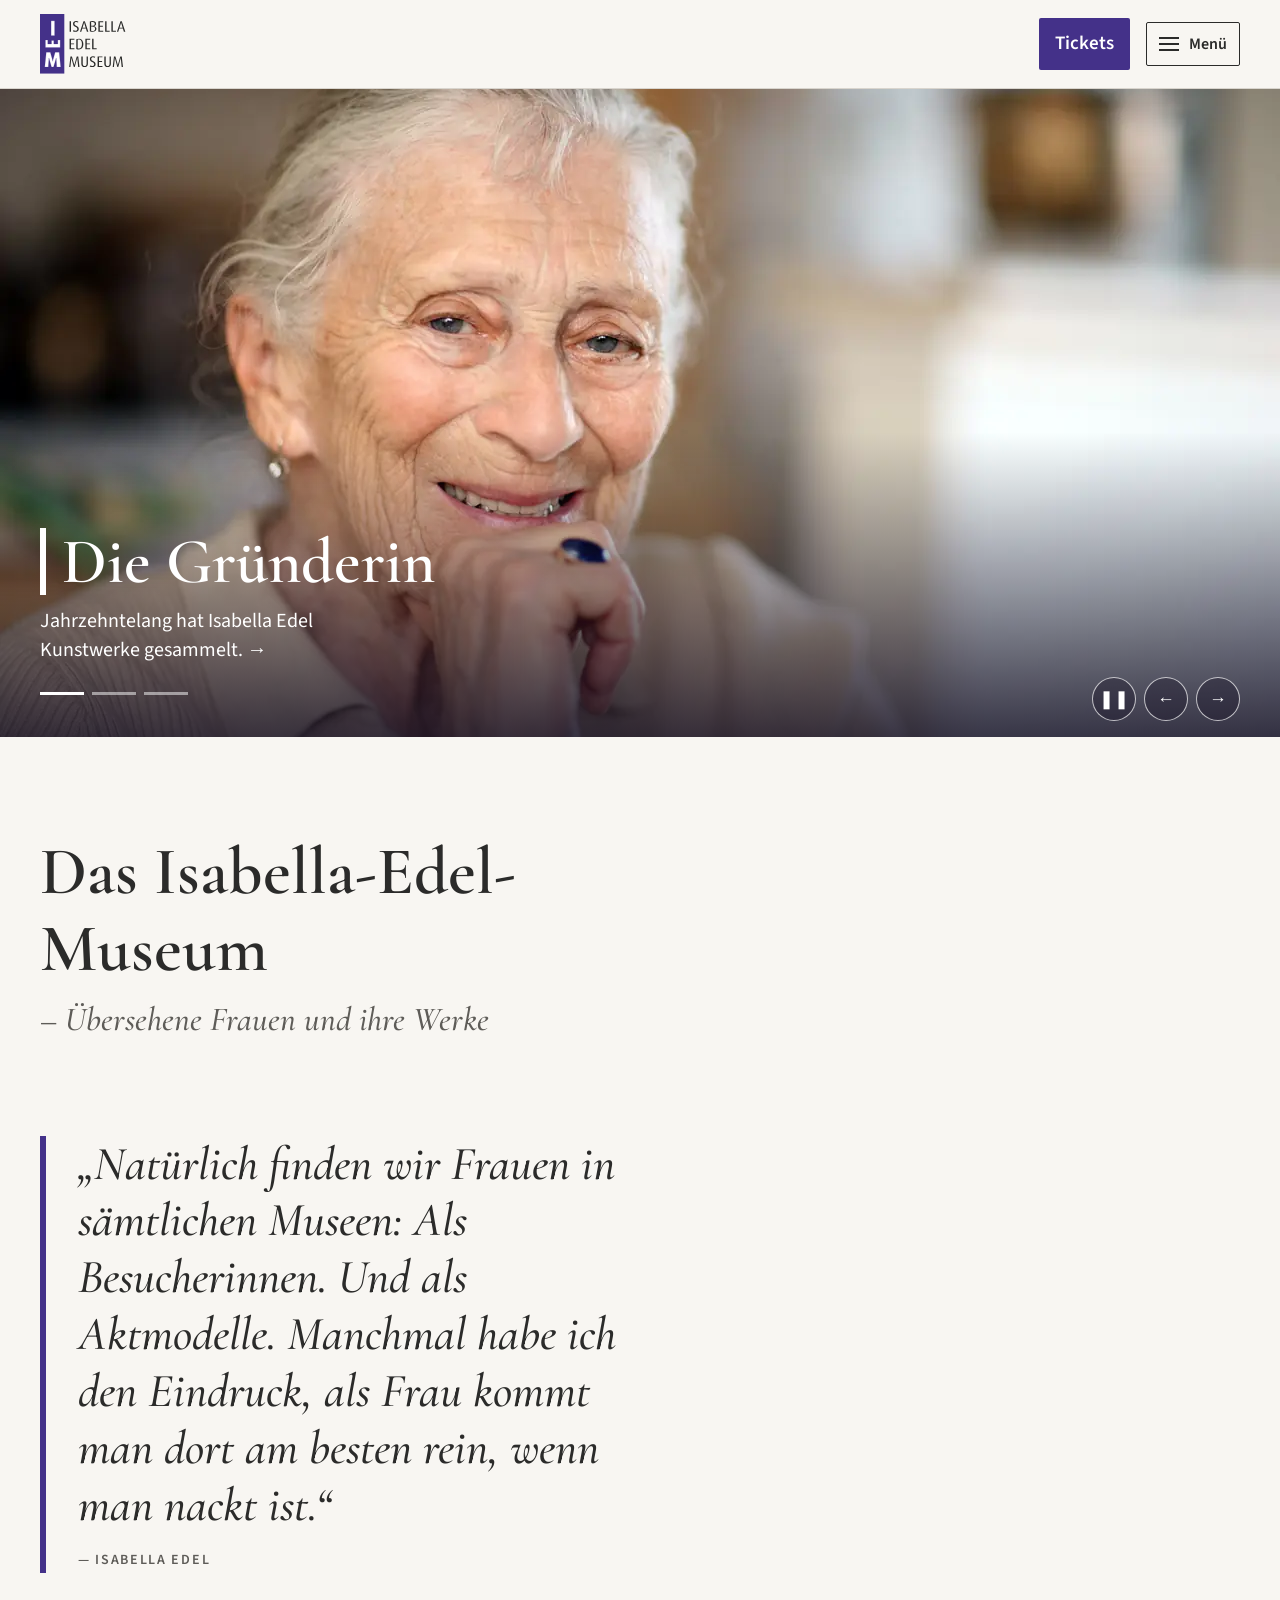
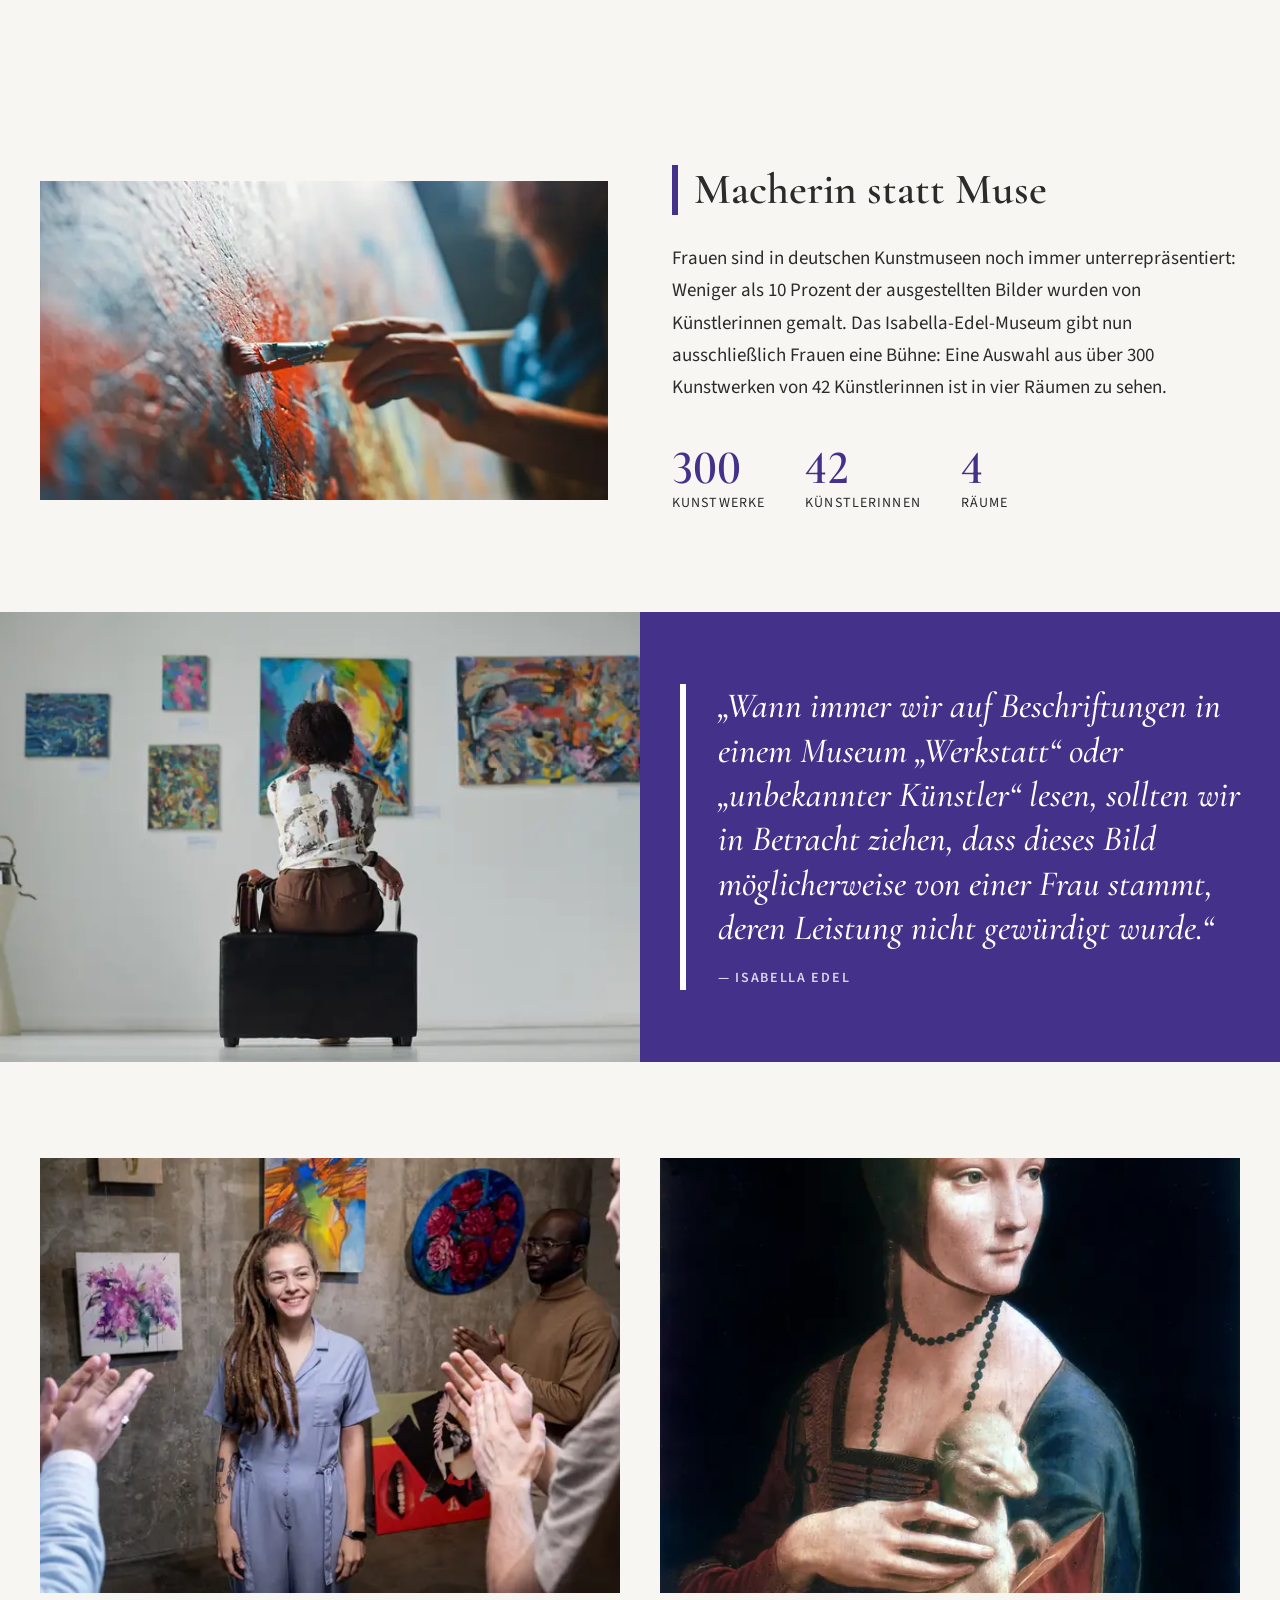
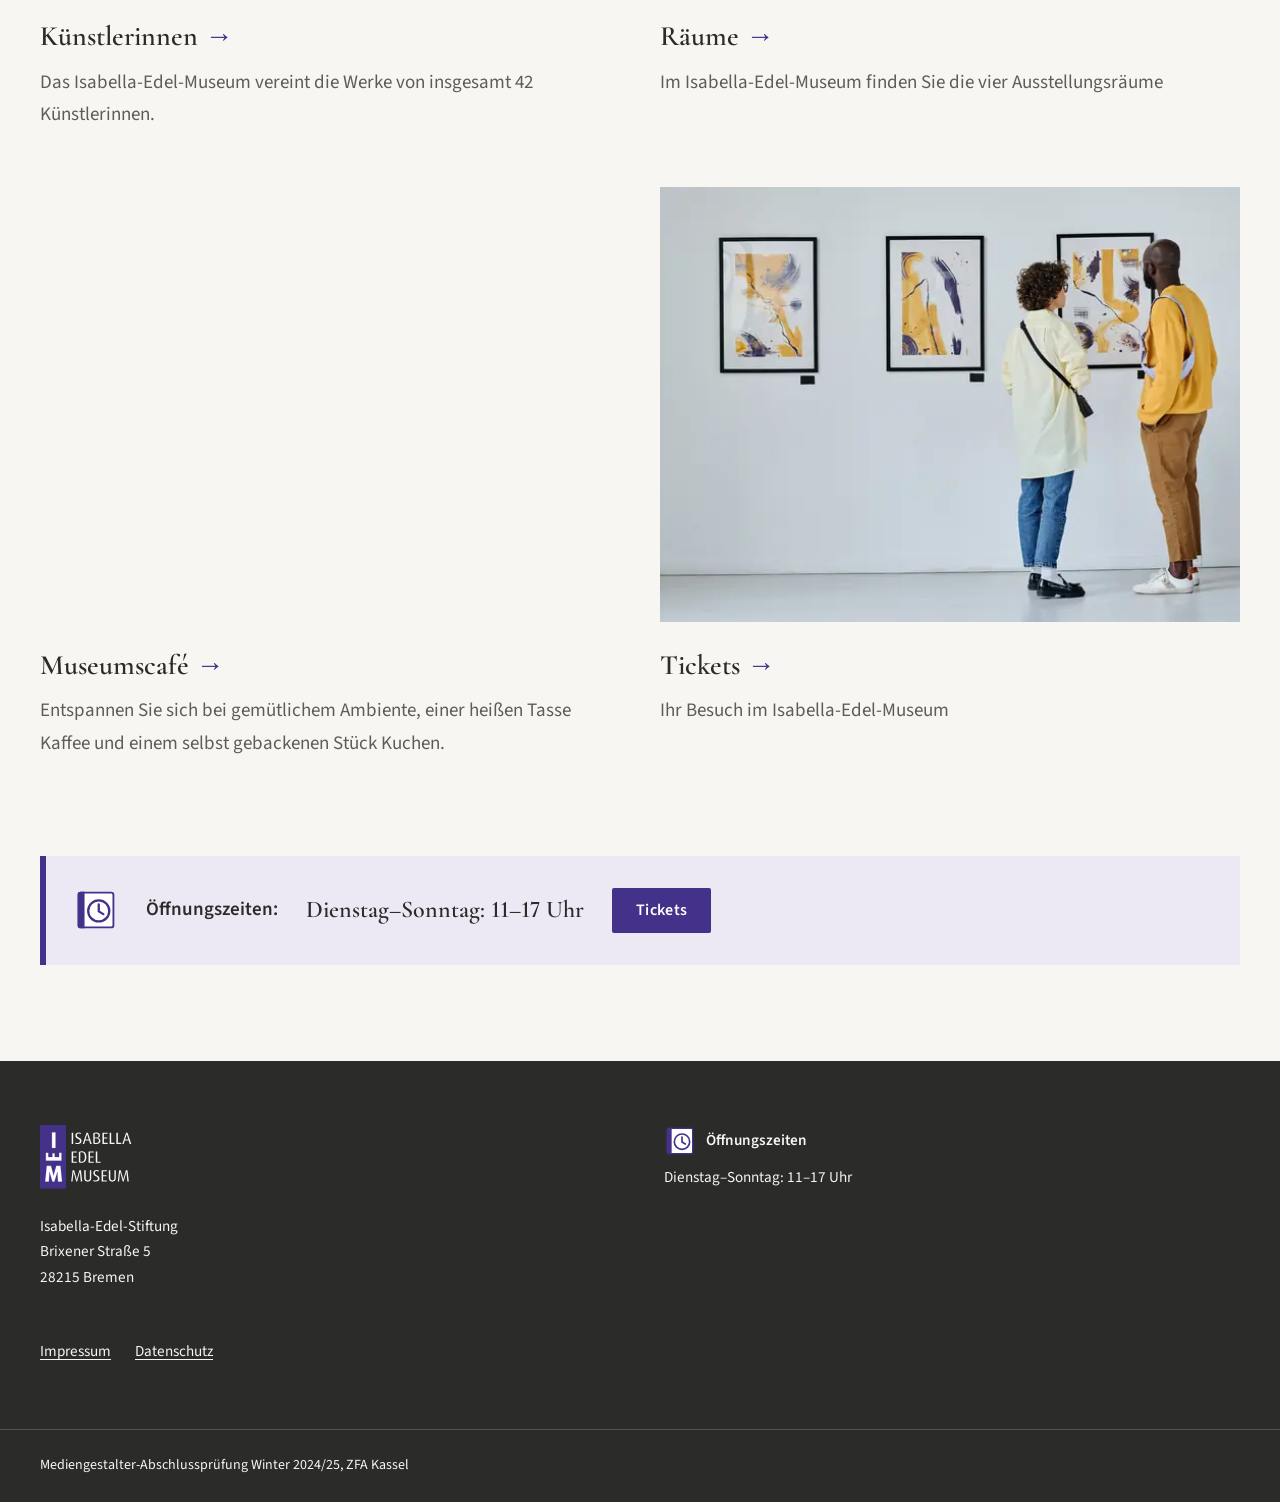
==== commit 08baf8b0: "update 1" ====
--- a/index.html
+++ b/index.html
@@ -6,23 +6,35 @@
 <title>Isabella-Edel-Museum</title>
 <meta name="description" content="Das Isabella-Edel-Museum in Bremen – Übersehene Frauen und ihre Werke.">
 <link rel="icon" href="img/icons/favicon.svg" type="image/svg+xml">
+<meta name="color-scheme" content="light dark">
 <link rel="stylesheet" href="css/style.css">
 <!-- Progressive Enhancement ("Cutting the Mustard"): Die Klasse "js" wird nur in modernen
      Browsern gesetzt. Nur dann führt js/main.js seine Erweiterungen aus. -->
-<script>if ('noModule' in HTMLScriptElement.prototype && 'IntersectionObserver' in window) document.documentElement.classList.add('js');</script>
+<script>
+(function (d) {
+  if ('noModule' in HTMLScriptElement.prototype && 'IntersectionObserver' in window) d.classList.add('js');
+  try { /* gespeicherte Darstellung vor dem ersten Zeichnen anwenden */
+    var t = localStorage.getItem('iem-theme'); if (t === 'light' || t === 'dark') d.setAttribute('data-theme', t);
+    if (localStorage.getItem('iem-a11y') === 'on') d.setAttribute('data-a11y', 'on');
+  } catch (e) {}
+})(document.documentElement);
+</script>
 <script defer src="js/main.js"></script>
 </head>
 <body class="page-home">
 <a class="skip-link" href="#inhalt">Zum Inhalt springen</a>
 <header class="site-header">
   <div class="container site-header__inner">
-    <a class="site-logo" href="index.html"><img src="img/logo.svg" width="121" height="84" alt="Isabella-Edel-Museum – zur Startseite"></a>
+    <a class="site-logo" href="index.html"><img class="logo-light" src="img/logo.svg" width="121" height="84" alt="Isabella-Edel-Museum – zur Startseite"><img class="logo-dark" src="img/logo-hell.svg" width="121" height="84" alt="Isabella-Edel-Museum – zur Startseite"></a>
     <a class="header-cta" href="tickets.html">Tickets</a>
     <button class="nav-toggle" type="button" aria-expanded="false" aria-controls="hauptmenue" hidden>
       <span class="nav-toggle__bars" aria-hidden="true"></span><span class="nav-toggle__label">Menü</span>
     </button>
     <nav class="main-nav" id="hauptmenue" aria-label="Hauptmenü">
-      <ul><li><a href="index.html" aria-current="page">Startseite</a></li><li><a href="veranstaltungen.html">Veranstaltungen</a></li><li><a href="kuenstlerinnen.html">Künstlerinnen</a></li><li><a href="raeume.html">Räume</a></li><li><a href="gruenderin.html">Die Gründerin</a></li><li><a href="museumscafe.html">Museumscafé</a></li><li><a href="tickets.html" class="nav-cta">Tickets</a></li></ul>
+      <ul><li><a href="index.html" aria-current="page">Startseite</a></li><li><a href="veranstaltungen.html">Veranstaltungen</a></li><li><a href="kuenstlerinnen.html">Künstlerinnen</a></li><li><a href="raeume.html">Räume</a></li><li><a href="gruenderin.html">Die Gründerin</a></li><li><a href="museumscafe.html">Museumscafé</a></li><li class="nav-item--cta"><a href="tickets.html" class="nav-cta">Tickets</a></li><li class="nav-prefs" hidden>
+        <button class="pref-btn" type="button" data-pref="theme" aria-pressed="false"><svg class="pref-btn__icon" viewBox="0 0 24 24" aria-hidden="true" focusable="false"><path class="icon-moon" transform="translate(0.7 -0.6)" d="M11.28 4.03A8 8 0 1 0 19.8 13.77A6.5 6.5 0 0 1 11.28 4.03z"/><g class="icon-sun"><circle cx="12" cy="12" r="4"/><path d="M12 2.5v2.2M12 19.3v2.2M4.2 4.2l1.6 1.6M18.2 18.2l1.6 1.6M2.5 12h2.2M19.3 12h2.2M4.2 19.8l1.6-1.6M18.2 5.8l1.6-1.6"/></g></svg><span class="pref-btn__label">Dunkler Modus</span></button>
+        <button class="pref-btn" type="button" data-pref="a11y" aria-pressed="false"><svg class="pref-btn__icon" viewBox="0 0 24 24" aria-hidden="true" focusable="false"><circle cx="12" cy="12" r="10"/><g transform="translate(0 -0.53)"><circle class="icon-fill" cx="12" cy="7.2" r="1.5"/><path d="M7.5 10l4.5 1 4.5-1M12 11v3.3l-2.4 4.2M12 14.3l2.4 4.2"/></g></svg><span class="pref-btn__label">Barrierefreier Modus</span></button>
+      </li></ul>
     </nav>
   </div>
 </header>
--- a/css/style.css
+++ b/css/style.css
@@ -26,6 +26,16 @@
   --violet-dark: #33246A;
   --violet-tint: #ECE9F4;
   --line: #D9D5CE;
+  --surface: #FFFFFF;      /* Karten, Formulare, Ticket */
+  --violet-bg: #443189;    /* Flächen mit weißer Schrift (Buttons, Zitatband) */
+  --violet-bg-hover: #33246A;
+  --link-hover: #33246A;
+  --footer-bg: #2B2B2A;
+  --footer-ink: #F8F6F2;
+  --error-bg: #FBEAE9;
+  --error-ink: #8C1D18;
+  --error-line: #B3261E;
+  color-scheme: light;
 
   --serif: "Cormorant Garamond", Garamond, "Times New Roman", serif;
   --sans: "Source Sans 3", "Segoe UI", Roboto, Arial, sans-serif;
@@ -34,6 +44,48 @@
   --space: 4rem;            /* vertikaler Abstand zwischen Sektionen */
   --bar: 6px;               /* Stilelement: violetter Balken aus dem Logo */
   --header-h: 5rem;
+}
+
+/* ---------- Dunkler Modus ----------
+   Standard: Systemeinstellung (funktioniert auch ohne JavaScript).
+   Der Umschalter setzt data-theme="light|dark" auf <html> und überschreibt sie. */
+@media (prefers-color-scheme: dark) {
+  :root:not([data-theme="light"]) {
+  --paper: #141217;
+  --surface: #1F1C25;
+  --ink: #EDE9E3;
+  --ink-soft: #B8B2AA;
+  --violet: #B9ADF2;       /* aufgehellt: Text, Linien, Balken auf dunklem Grund */
+  --violet-bg: #4E3C9E;
+  --violet-bg-hover: #5F4CB8;
+  --violet-tint: #2A2540;
+  --line: #3B3744;
+  --link-hover: #DCD5FA;
+  --footer-bg: #0C0B0F;
+  --footer-ink: #EDE9E3;
+  --error-bg: #3B1E1C;
+  --error-ink: #F4B8B3;
+  --error-line: #E46962;
+  color-scheme: dark;
+  }
+}
+:root[data-theme="dark"] {
+  --paper: #141217;
+  --surface: #1F1C25;
+  --ink: #EDE9E3;
+  --ink-soft: #B8B2AA;
+  --violet: #B9ADF2;       /* aufgehellt: Text, Linien, Balken auf dunklem Grund */
+  --violet-bg: #4E3C9E;
+  --violet-bg-hover: #5F4CB8;
+  --violet-tint: #2A2540;
+  --line: #3B3744;
+  --link-hover: #DCD5FA;
+  --footer-bg: #0C0B0F;
+  --footer-ink: #EDE9E3;
+  --error-bg: #3B1E1C;
+  --error-ink: #F4B8B3;
+  --error-line: #E46962;
+  color-scheme: dark;
 }
 
 /* ---------- Basis ---------- */
@@ -76,7 +128,7 @@
 p { margin: 0 0 1.25em; }
 
 a { color: var(--violet); text-underline-offset: 0.2em; }
-a:hover { color: var(--violet-dark); }
+a:hover { color: var(--link-hover); }
 
 :focus-visible { outline: 3px solid var(--violet); outline-offset: 3px; }
 
@@ -93,7 +145,7 @@
   top: -4rem;
   z-index: 100;
   padding: 0.5rem 1rem;
-  background: var(--violet);
+  background: var(--violet-bg);
   color: var(--white);
 }
 .skip-link:focus { top: 0.5rem; color: var(--white); }
@@ -103,14 +155,14 @@
   padding: 0.75rem 1.5rem;
   border: 0;
   border-radius: 2px;
-  background: var(--violet);
+  background: var(--violet-bg);
   color: var(--white);
   font: 600 1rem/1.3 var(--sans);
   letter-spacing: 0.02em;
   text-decoration: none;
   cursor: pointer;
 }
-.button:hover { background: var(--violet-dark); color: var(--white); }
+.button:hover { background: var(--violet-bg-hover); color: var(--white); }
 
 /* ---------- Header & Navigation ---------- */
 .site-header {
@@ -131,6 +183,38 @@
 }
 
 .site-logo img { width: auto; height: 3.25rem; }
+.site-logo .logo-dark { display: none; }
+:root[data-theme="dark"] .site-logo .logo-light { display: none; }
+:root[data-theme="dark"] .site-logo .logo-dark { display: block; }
+@media (prefers-color-scheme: dark) {
+  :root:not([data-theme="light"]) .site-logo .logo-light { display: none; }
+  :root:not([data-theme="light"]) .site-logo .logo-dark { display: block; }
+}
+
+/* Darstellungs-Einstellungen (Dunkler Modus, Barrierefreier Modus) – im Menü */
+.nav-prefs[hidden] { display: none; }
+.js .main-nav li.nav-prefs { display: flex; flex-wrap: wrap; gap: 0.75rem; padding-top: 1.25rem; border-bottom: 0; }
+.pref-btn {
+  display: inline-flex;
+  align-items: center;
+  gap: 0.6rem;
+  min-height: 2.75rem;
+  padding: 0.5rem 0.9rem;
+  border: 1px solid var(--line);
+  border-radius: 999px;
+  background: transparent;
+  color: var(--ink);
+  font: 600 0.95rem var(--sans);
+  cursor: pointer;
+}
+.pref-btn:hover { border-color: var(--violet); color: var(--violet); }
+.pref-btn[aria-pressed="true"] { background: var(--violet-bg); border-color: var(--violet-bg); color: var(--white); }
+.pref-btn__icon { flex: none; display: block; width: 24px; height: 24px; fill: none; stroke: currentColor; stroke-width: 1.8; stroke-linecap: round; stroke-linejoin: round; }
+.pref-btn__icon .icon-fill { fill: currentColor; stroke: none; }
+:root[data-a11y="on"] .pref-btn__icon { width: 28px; height: 28px; }  /* (52 − 2 − 28) / 2 = 11 px */
+.pref-btn__icon .icon-sun { display: none; }
+.pref-btn[data-pref="theme"][aria-pressed="true"] .icon-moon { display: none; }
+.pref-btn[data-pref="theme"][aria-pressed="true"] .icon-sun { display: inline; }
 
 /* Ohne JavaScript: Menü ist immer sichtbar und umbricht unter dem Logo */
 .main-nav { flex-basis: 100%; }
@@ -151,8 +235,8 @@
 }
 .main-nav a:hover { color: var(--violet); }
 .main-nav a[aria-current="page"] { color: var(--violet); box-shadow: inset 0 -3px 0 var(--violet); }
-.main-nav .nav-cta { padding-inline: 1rem; background: var(--violet); color: var(--white); }
-.main-nav .nav-cta:hover { background: var(--violet-dark); color: var(--white); }
+.main-nav .nav-cta { padding-inline: 1rem; background: var(--violet-bg); color: var(--white); }
+.main-nav .nav-cta:hover { background: var(--violet-bg-hover); color: var(--white); }
 .main-nav .nav-cta[aria-current="page"] { box-shadow: none; color: var(--white); }
 
 /* Tickets-Button neben „Menü“: nur wenn das Menü eingeklappt ist (JS), unter 1400 px */
@@ -162,12 +246,12 @@
   margin-left: auto;
   padding: 0.6rem 1rem;
   border-radius: 2px;
-  background: var(--violet);
+  background: var(--violet-bg);
   color: var(--white);
   font-weight: 600;
   text-decoration: none;
 }
-.js .header-cta:hover { background: var(--violet-dark); color: var(--white); }
+.js .header-cta:hover { background: var(--violet-bg-hover); color: var(--white); }
 
 /* Mit JavaScript: Burger-Menü (wird von main.js sichtbar geschaltet) */
 .nav-toggle {
@@ -216,14 +300,14 @@
 .js .main-nav.is-open { display: block; }
 .js .main-nav ul { flex-direction: column; gap: 0; }
 .js .main-nav li { border-bottom: 1px solid var(--line); }
-.js .main-nav li:last-child { border-bottom: 0; padding-top: 1rem; }
+.js .main-nav li.nav-item--cta { border-bottom: 0; padding-top: 1rem; }
 .js .main-nav a { display: block; padding: 0.8rem 0 0.8rem 1rem; font-family: var(--serif); font-size: 1.5rem; }
 .js .main-nav a[aria-current="page"] { box-shadow: inset var(--bar) 0 0 var(--violet); }
 .js .main-nav .nav-cta { display: inline-block; padding: 0.6rem 1.5rem; font-family: var(--sans); font-size: 1.0625rem; }
 
 /* ---------- Endlos-Slider (Startseite) ---------- */
 /* Basis ohne JS: horizontal wischbare Leiste mit Scroll-Snap */
-.slider { position: relative; overflow: hidden; background: var(--ink); }
+.slider { position: relative; overflow: hidden; background: #1A1622; }
 
 .slider__track {
   display: flex;
@@ -320,7 +404,7 @@
 .slider__dot::before { content: ""; display: block; height: 3px; background: rgba(255, 255, 255, 0.5); transition: background 0.2s ease; }
 .slider__dot:hover::before { background: rgba(255, 255, 255, 0.85); }
 .slider__dot:focus-visible { outline-color: var(--white); outline-offset: 2px; }
-.slider__dot[aria-current="true"]::before { background: var(--white); }
+.slider__dot[aria-current="true"]::before { background: var(--surface); }
 .slider__btn {
   display: grid;
   place-items: center;
@@ -333,7 +417,7 @@
   font-size: 1.1rem;
   cursor: pointer;
 }
-.slider__btn:hover { background: var(--violet); border-color: var(--violet); }
+.slider__btn:hover { background: var(--violet-bg); border-color: var(--violet-bg); }
 .slider__btn:focus-visible { outline-color: var(--white); }
 
 /* ---------- Seitenkopf der Unterseiten ---------- */
@@ -411,8 +495,8 @@
 .visit-box__label { font-weight: 600; }
 .visit-box__hours { font-variant-numeric: lining-nums; font-family: var(--serif); font-size: 1.5rem; font-weight: 600; }
 
-.card { background: var(--white); border: 1px solid var(--line); border-radius: 2px; }
-.info-card { padding: 2rem; background: var(--white); border: 1px solid var(--line); border-radius: 2px; }
+.card { background: var(--surface); border: 1px solid var(--line); border-radius: 2px; }
+.info-card { padding: 2rem; background: var(--surface); border: 1px solid var(--line); border-radius: 2px; }
 .info-card .picto { margin-bottom: 1rem; }
 .info-card p { margin: 0; }
 .info-card__label { font-weight: 600; }
@@ -424,15 +508,15 @@
 .gallery { padding-bottom: var(--space); }
 .gallery__list { margin: 0; padding: 0; list-style: none; columns: 1; column-gap: 2rem; }
 .gallery__list li { margin-bottom: 2rem; break-inside: avoid; }
-.gallery__list img { width: 100%; background: var(--white); }
+.gallery__list img { width: 100%; background: var(--surface); }
 
 /* Zitatband (Startseite): Bild + violette Fläche, randabfallend */
-.quote-band { display: grid; margin-bottom: var(--space); background: var(--violet); color: var(--white); }
+.quote-band { display: grid; margin-bottom: var(--space); background: var(--violet-bg); color: var(--white); }
 .quote-band__media img { width: 100%; height: 16rem; object-fit: cover; object-position: center 30%; }
 .quote-band__panel { display: flex; align-items: center; padding: 3.5rem var(--gutter); }
 .quote--band { margin: 0; border-left-color: var(--white); }
 .quote--band p { font-size: 1.5rem; font-size: clamp(1.5rem, 1.1rem + 1.4vw, 2.5rem); line-height: 1.25; }
-.quote--band figcaption { color: var(--violet-tint); }
+.quote--band figcaption { color: rgba(255, 255, 255, 0.8); }
 .quote-band--end { margin-bottom: 0; }  /* letzter Abschnitt: Abstand liefert der Footer */
 
 /* Vergrößerbare Galeriebilder */
@@ -491,7 +575,7 @@
   height: 3rem;
   border: 0;
   border-radius: 50%;
-  background: var(--violet);
+  background: var(--violet-bg);
   color: var(--white);
   font-size: 1.25rem;
   box-shadow: 0 4px 14px rgba(43, 43, 42, 0.3);
@@ -502,7 +586,7 @@
   transition: opacity 0.25s ease, transform 0.25s ease, visibility 0.25s;
 }
 .to-top.is-visible { opacity: 1; visibility: visible; transform: none; }
-.to-top:hover { background: var(--violet-dark); }
+.to-top:hover { background: var(--violet-bg-hover); }
 
 /* ---------- Künstlerinnen ---------- */
 .visually-hidden { position: absolute; width: 1px; height: 1px; overflow: hidden; clip: rect(0 0 0 0); white-space: nowrap; }
@@ -561,7 +645,7 @@
 /* Hängung: Werke unbeschnitten; Smartphone untereinander, Tablet zweispaltig,
    Desktop nebeneinander auf gleicher Höhe (Breite = Seitenverhältnis --r) */
 .room__wall { display: grid; gap: 1.5rem; margin: 2.5rem 0 0; padding: 0; list-style: none; }
-.room__wall img { width: 100%; height: auto; background: var(--white); }
+.room__wall img { width: 100%; height: auto; background: var(--surface); }
 .room { position: relative; }
 
 /* Raum-Navigation: Rücksprung zum Plan + vorheriger/nächster Raum */
@@ -569,7 +653,7 @@
 .room__back { display: inline-flex; align-items: center; gap: 0.6rem; min-height: 2.75rem; font-weight: 600; }
 .room__back::before { content: "↑"; display: grid; place-items: center; flex: none; width: 2.25rem; height: 2.25rem; border: 1px solid currentColor; border-radius: 50%; }
 .room__pager { display: grid; gap: 0.75rem; }
-.room__pager-link { display: block; padding: 0.75rem 1rem; border: 1px solid var(--line); background: var(--white); color: var(--ink); font-family: var(--serif); font-size: 1.25rem; font-weight: 600; font-variant-numeric: lining-nums; line-height: 1.25; text-decoration: none; }
+.room__pager-link { display: block; padding: 0.75rem 1rem; border: 1px solid var(--line); background: var(--surface); color: var(--ink); font-family: var(--serif); font-size: 1.25rem; font-weight: 600; font-variant-numeric: lining-nums; line-height: 1.25; text-decoration: none; }
 .room__pager-link:hover { border-color: var(--violet); color: var(--violet); }
 .room__pager-label { display: block; color: var(--ink-soft); font-family: var(--sans); font-size: 0.8rem; letter-spacing: 0.08em; text-transform: uppercase; }
 .room__pager-link--prev .room__pager-label::before { content: "← "; }
@@ -584,7 +668,7 @@
   bottom: var(--space);
   left: calc(var(--gutter) * -0.6);
   width: var(--bar);
-  background: var(--violet);
+  background: var(--violet-bg);
 }
 .room:target .room__header { animation: room-flash 2.4s ease-out; }
 @keyframes room-flash {
@@ -611,6 +695,8 @@
 .visit-card__item p { margin: 0; }
 .visit-card__label { font-weight: 600; }
 .visit-card__address { color: var(--ink-soft); font-size: 0.95rem; font-style: normal; }
+/* letzter Eintrag ohne Trennlinie (z. B. Museumscafé) */
+.visit-card__item:last-child { margin-bottom: 0; padding-bottom: 0; border-bottom: 0; }
 
 .ticket-row {
   display: grid;
@@ -629,7 +715,7 @@
 .ticket-total output { font-variant-numeric: lining-nums; font-family: var(--serif); font-size: 1.5rem; }
 
 .form-note { margin: 1rem 0; color: var(--ink-soft); font-size: 0.9rem; }
-.form-error { margin: 0.75rem 0; padding: 0.6rem 0.9rem; border-left: var(--bar) solid #B3261E; background: #FBEAE9; color: #8C1D18; font-weight: 600; }
+.form-error { margin: 0.75rem 0; padding: 0.6rem 0.9rem; border-left: var(--bar) solid var(--error-line); background: var(--error-bg); color: var(--error-ink); font-weight: 600; }
 
 .form-grid { display: grid; gap: 1.25rem 1.5rem; }
 .form-grid label { display: flex; flex-direction: column; gap: 0.3rem; font-weight: 600; font-size: 0.95rem; }
@@ -654,7 +740,7 @@
 .stepper li:last-child::before { right: 50%; }
 .stepper__num { position: relative; display: grid; place-items: center; width: 1.75rem; height: 1.75rem; border: 1px solid var(--line); border-radius: 50%; background: var(--paper); font-size: 0.85rem; font-variant-numeric: lining-nums; }
 .stepper li[aria-current="step"] { color: var(--ink); }
-.stepper li[aria-current="step"] .stepper__num { background: var(--violet); border-color: var(--violet); color: var(--white); }
+.stepper li[aria-current="step"] .stepper__num { background: var(--violet-bg); border-color: var(--violet-bg); color: var(--white); }
 .stepper li.is-done { color: var(--ink); }
 .stepper li.is-done .stepper__num { border-color: var(--violet); color: var(--violet); }
 
@@ -665,7 +751,7 @@
   width: 3rem;
   height: 3rem;
   border-radius: 50%;
-  background: var(--violet) url("data:image/svg+xml,%3Csvg xmlns='http://www.w3.org/2000/svg' viewBox='0 0 24 24' fill='none' stroke='white' stroke-width='2.5' stroke-linecap='round' stroke-linejoin='round'%3E%3Cpath d='M5 12.5l4.5 4.5L19 7.5'/%3E%3C/svg%3E") center / 1.6rem no-repeat;
+  background: var(--violet-bg) url("data:image/svg+xml,%3Csvg xmlns='http://www.w3.org/2000/svg' viewBox='0 0 24 24' fill='none' stroke='white' stroke-width='2.5' stroke-linecap='round' stroke-linejoin='round'%3E%3Cpath d='M5 12.5l4.5 4.5L19 7.5'/%3E%3C/svg%3E") center / 1.6rem no-repeat;
 }
 .confirmation__title { margin: 0 0 0.25rem; font-size: 1.75rem; font-size: clamp(1.75rem, 1.4rem + 1.2vw, 2.5rem); }
 .confirmation__lead { margin: 0; color: var(--ink-soft); }
@@ -674,20 +760,25 @@
 .confirmation__ticket-actions[hidden] { display: none; }
 .confirmation__links { display: flex; flex-wrap: wrap; gap: 0.5rem 1.5rem; margin: 0; font-weight: 600; }
 .button--ghost { background: transparent; box-shadow: inset 0 0 0 2px var(--violet); color: var(--violet); }
-.button--ghost:hover { background: var(--violet-tint); color: var(--violet-dark); }
+.button--ghost:hover { background: var(--violet-tint); color: var(--link-hover); }
 
 /* Ticket: Hauptteil + Abrissteil mit Perforation */
 .ticket {
   position: relative;
   display: grid;
   overflow: hidden;
-  background: var(--white);
+  background: var(--surface);
   border: 1px solid var(--line);
   border-radius: 6px;
   -webkit-print-color-adjust: exact;
   print-color-adjust: exact;
 }
 .ticket[hidden] { display: none; }
+.ticket {
+  --surface: #FFFFFF; --paper: #F8F6F2; --ink: #2B2B2A; --ink-soft: #5E5C58;
+  --line: #D9D5CE; --violet: #443189; --violet-tint: #ECE9F4;
+  color: var(--ink);
+}
 .ticket__main { padding: 2rem; }
 .ticket__logo { width: auto; height: 3.5rem; margin-bottom: 1.25rem; }
 .ticket__kicker { margin: 0; color: var(--ink-soft); font-size: 0.8rem; font-weight: 600; letter-spacing: 0.12em; text-transform: uppercase; }
@@ -715,10 +806,10 @@
 .imprint { margin: var(--space) 0 1.5rem; font-style: normal; }
 
 /* ---------- Footer ---------- */
-.site-footer { margin-top: var(--space); background: var(--ink); color: var(--paper); font-size: 0.95rem; }
-.site-footer a { color: var(--paper); }
-.site-footer a:hover { color: var(--violet-tint); }
-.site-footer :focus-visible { outline-color: var(--paper); }
+.site-footer { margin-top: var(--space); background: var(--footer-bg); color: var(--footer-ink); font-size: 0.95rem; }
+.site-footer a { color: var(--footer-ink); }
+.site-footer a:hover { color: #D8D2EE; }
+.site-footer :focus-visible { outline-color: var(--footer-ink); }
 .site-footer__inner { display: grid; gap: 2.5rem; padding-block: 4rem; }
 .site-footer__logo { display: inline-block; margin-bottom: 1rem; }
 .site-footer__logo img { width: auto; height: 4rem; }
@@ -728,7 +819,7 @@
 .site-footer p { margin-top: 0; }
 .footer-nav ul { display: flex; gap: 1.5rem; margin: 0; padding: 0; list-style: none; }
 .site-footer__exam { margin: 0 auto; padding-block: 1.5rem; border-top: 1px solid rgba(248, 246, 242, 0.2); color: rgba(248, 246, 242, 0.7); font-size: 0.8rem; }
-.page-home .site-footer__exam { color: var(--paper); font-size: 0.875rem; }
+.page-home .site-footer__exam { color: var(--footer-ink); font-size: 0.875rem; }
 
 /* ==========================================================================
    ≥ 576 px
@@ -812,7 +903,14 @@
   }
   .main-nav ul, .js .main-nav ul { flex-direction: row; align-items: center; gap: 2.25rem; }
   .js .main-nav li { border: 0; }
-  .js .main-nav li:last-child { padding: 0; }
+  .js .main-nav li.nav-item--cta { padding: 0; }
+  .js .main-nav li.nav-prefs { flex-wrap: nowrap; gap: 0.5rem; padding: 0; margin-left: -0.75rem; }
+  /* runde Icon-Knöpfe: Symbol per Grid exakt mittig, Knopf darf nicht schrumpfen */
+  /* Ganzzahlige Maße: (44 − 2 Rand − 24) / 2 = 9 px je Seite → Symbol rastet exakt mittig ein */
+  .pref-btn { position: relative; display: grid; place-items: center; flex: none; width: 44px; height: 44px; min-height: 0; aspect-ratio: 1; padding: 0; line-height: 0; }
+  :root[data-a11y="on"] .pref-btn { width: 52px; height: 52px; }
+  .pref-btn .pref-btn__icon { grid-area: 1 / 1; }
+  .pref-btn__label { position: absolute; top: 0; left: 0; width: 1px; height: 1px; margin: -1px; overflow: hidden; clip: rect(0 0 0 0); white-space: nowrap; }
   .js .main-nav a { padding: 0.35rem 0; font-family: var(--sans); font-size: 1.0625rem; }
   .js .main-nav a[aria-current="page"] { box-shadow: inset 0 -3px 0 var(--violet); }
   .main-nav .nav-cta, .js .main-nav .nav-cta { padding: 0.6rem 1.5rem; }
@@ -862,6 +960,38 @@
   .site-footer__inner { grid-template-columns: 2fr 1fr 1fr; padding-block: 5rem; }
 }
 
+
+/* ==========================================================================
+   Barrierefreier Modus (data-a11y="on" auf <html>, Umschalter im Menü)
+   größere Schrift, serifenlos, höherer Kontrast, Links unterstrichen,
+   keine Kursiv-/Versal-Labels, keine Bewegung
+   ========================================================================== */
+:root[data-a11y="on"] {
+  font-size: 112.5%;
+  --serif: var(--sans);
+  --ink-soft: var(--ink);
+  --line: color-mix(in srgb, var(--ink) 45%, var(--paper));
+}
+:root[data-a11y="on"] body { line-height: 1.8; letter-spacing: 0.01em; word-spacing: 0.04em; hyphens: manual; }
+:root[data-a11y="on"] h1, :root[data-a11y="on"] h2, :root[data-a11y="on"] h3 { font-weight: 700; letter-spacing: 0; }
+:root[data-a11y="on"] a:not(.button):not(.nav-cta):not(.header-cta):not(.slider__link):not(.teaser__link):not(.zoom):not(.slider__dot):not(.site-logo):not(.site-footer__logo):not(.room__pager-link) {
+  text-decoration: underline;
+  text-decoration-thickness: 2px;
+  text-underline-offset: 0.2em;
+}
+:root[data-a11y="on"] .teaser__title, :root[data-a11y="on"] .room__pager-link { text-decoration: underline; text-decoration-thickness: 2px; }
+:root[data-a11y="on"] :focus-visible { outline-width: 4px; outline-offset: 4px; }
+:root[data-a11y="on"] .quote p, :root[data-a11y="on"] .home-title__sub, :root[data-a11y="on"] .room__subtitle,
+:root[data-a11y="on"] .artist-room__subtitle, :root[data-a11y="on"] .figure figcaption { font-style: normal; }
+:root[data-a11y="on"] .quote p { font-weight: 600; }
+:root[data-a11y="on"] .facts__label, :root[data-a11y="on"] .ticket__kicker, :root[data-a11y="on"] .quote figcaption,
+:root[data-a11y="on"] .room__pager-label { text-transform: none; letter-spacing: 0; font-size: 0.95rem; }
+:root[data-a11y="on"] .form-note, :root[data-a11y="on"] .stepper li { font-size: 0.95rem; }
+:root[data-a11y="on"] input { border-width: 2px; }
+:root[data-a11y="on"] .card, :root[data-a11y="on"] .info-card { border-width: 2px; }
+:root[data-a11y="on"], :root[data-a11y="on"] * { scroll-behavior: auto !important; }
+:root[data-a11y="on"] *, :root[data-a11y="on"] *::before, :root[data-a11y="on"] *::after { transition: none !important; animation: none !important; }
+
 /* ---------- Bewegung reduzieren ---------- */
 @media (prefers-reduced-motion: reduce) {
   *, *::before, *::after { transition-duration: 0.01ms !important; animation-duration: 0.01ms !important; }
@@ -872,6 +1002,11 @@
    ========================================================================== */
 @media print {
   @page { margin: 15mm; }
+  :root, :root[data-theme], :root:not([data-theme="light"]) {
+    --paper: #FFFFFF; --surface: #FFFFFF; --ink: #2B2B2A; --ink-soft: #5E5C58; --line: #D9D5CE;
+    --violet: #443189; --violet-bg: #443189; --violet-tint: #ECE9F4; --footer-bg: #FFFFFF; --footer-ink: #2B2B2A;
+  }
+  .site-logo .logo-dark { display: none !important; }
   body { background: #fff; font-size: 11pt; }
   .site-header, .skip-link, .nav-toggle, .header-cta, .slider__controls, .slider__pager,
   .to-top, .site-footer__exam, .room__nav, .zoom::after { display: none !important; }
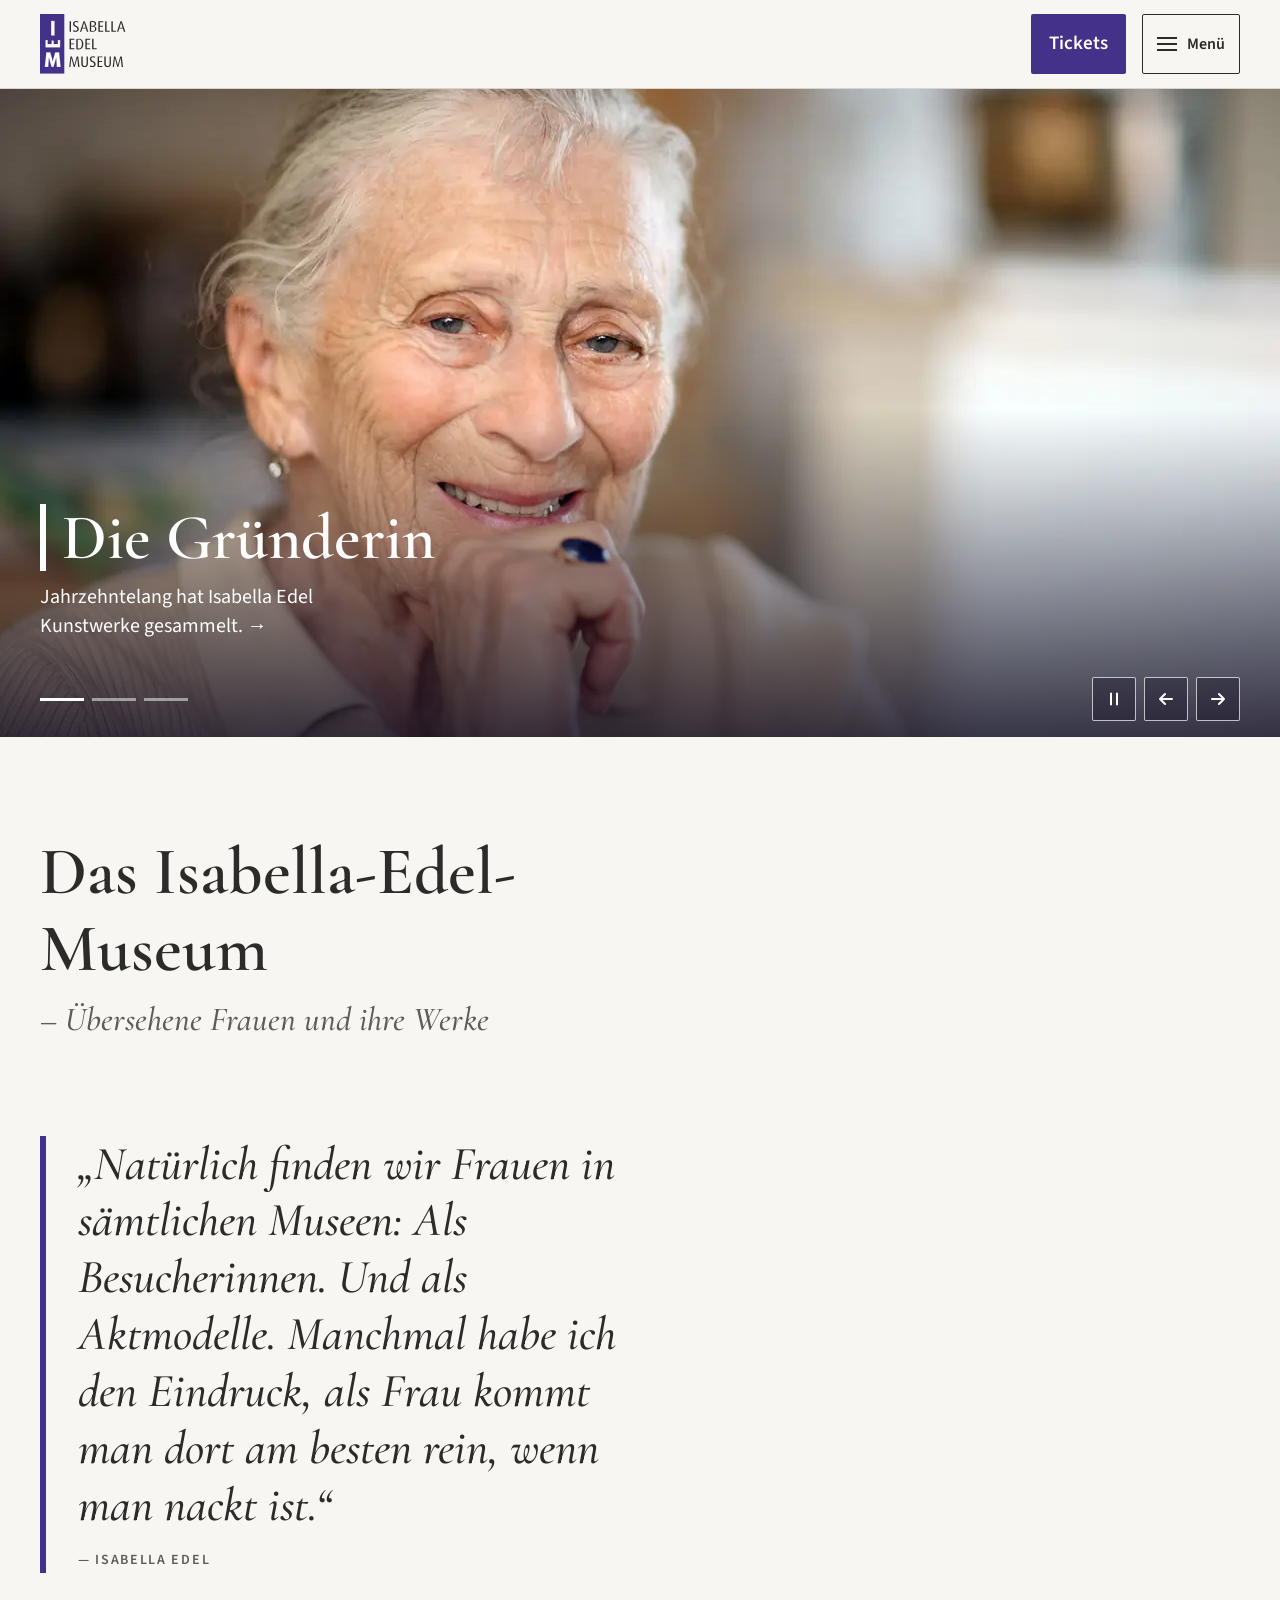
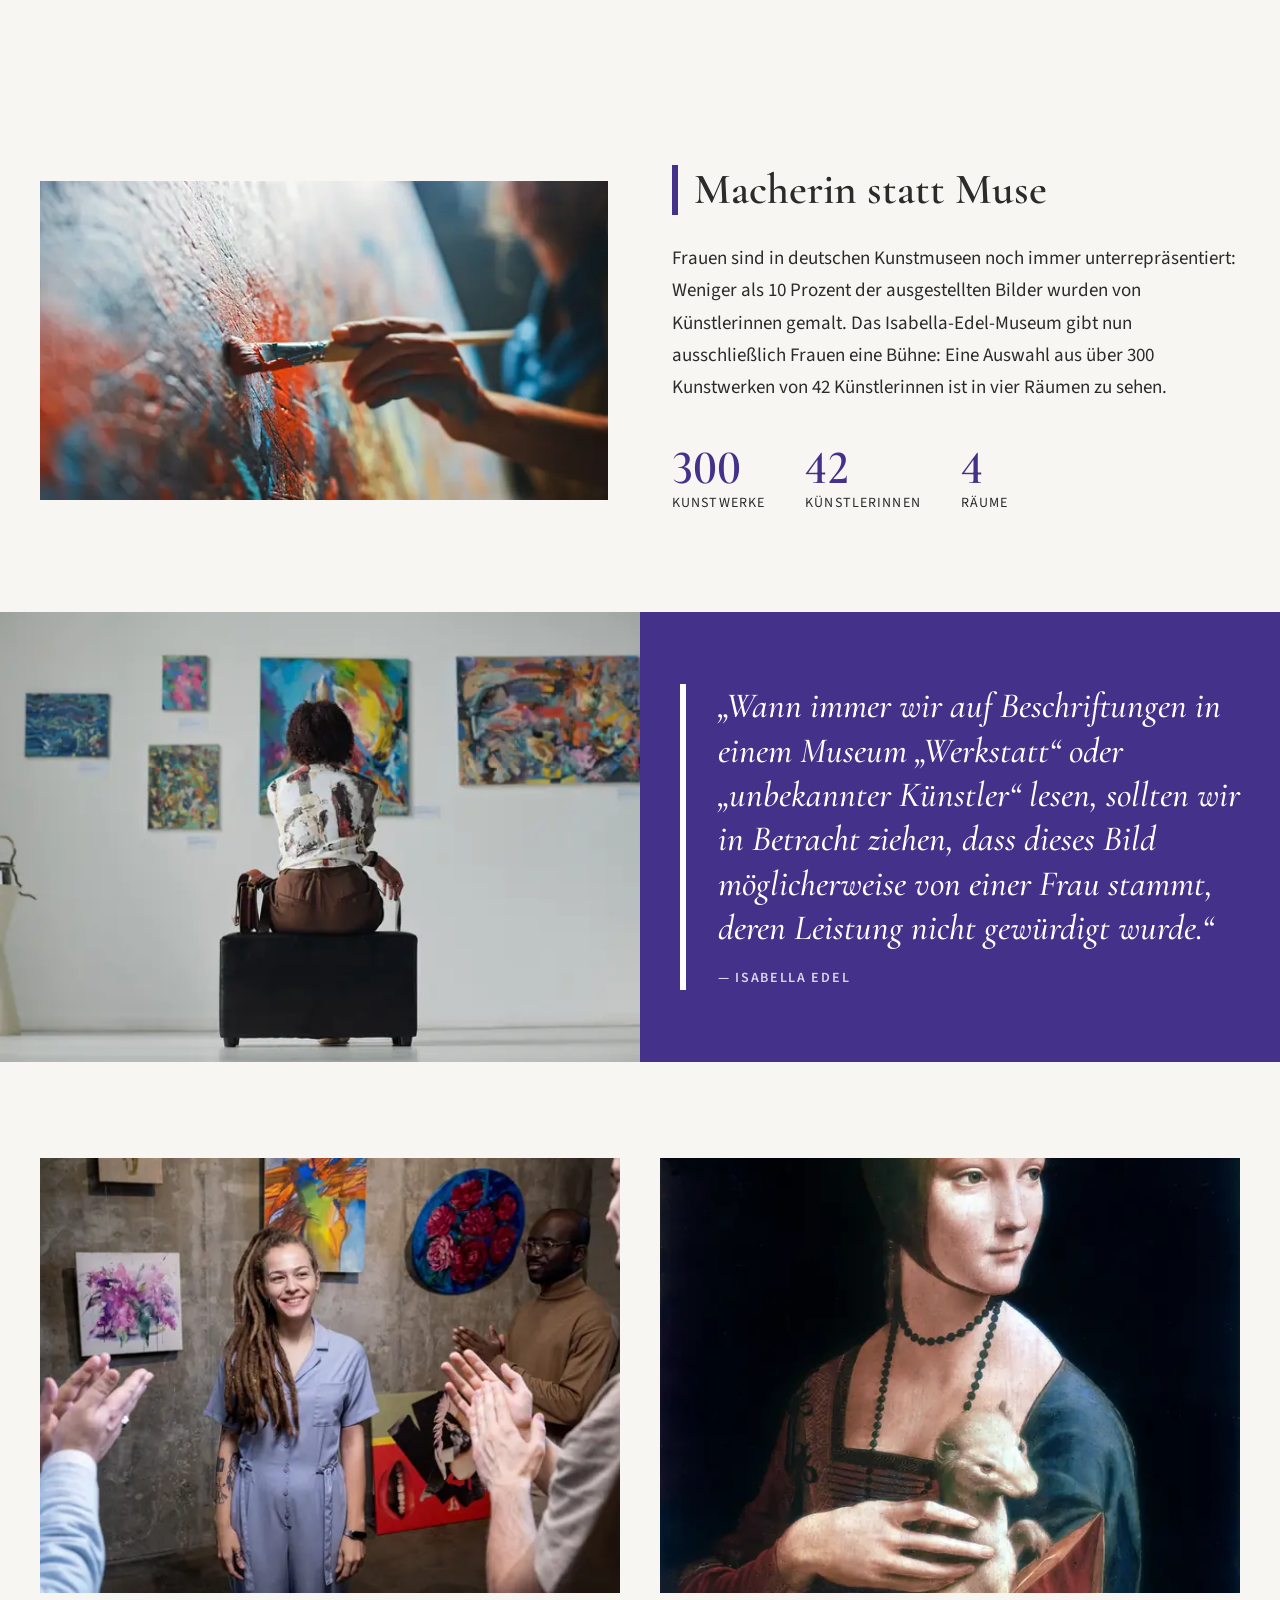
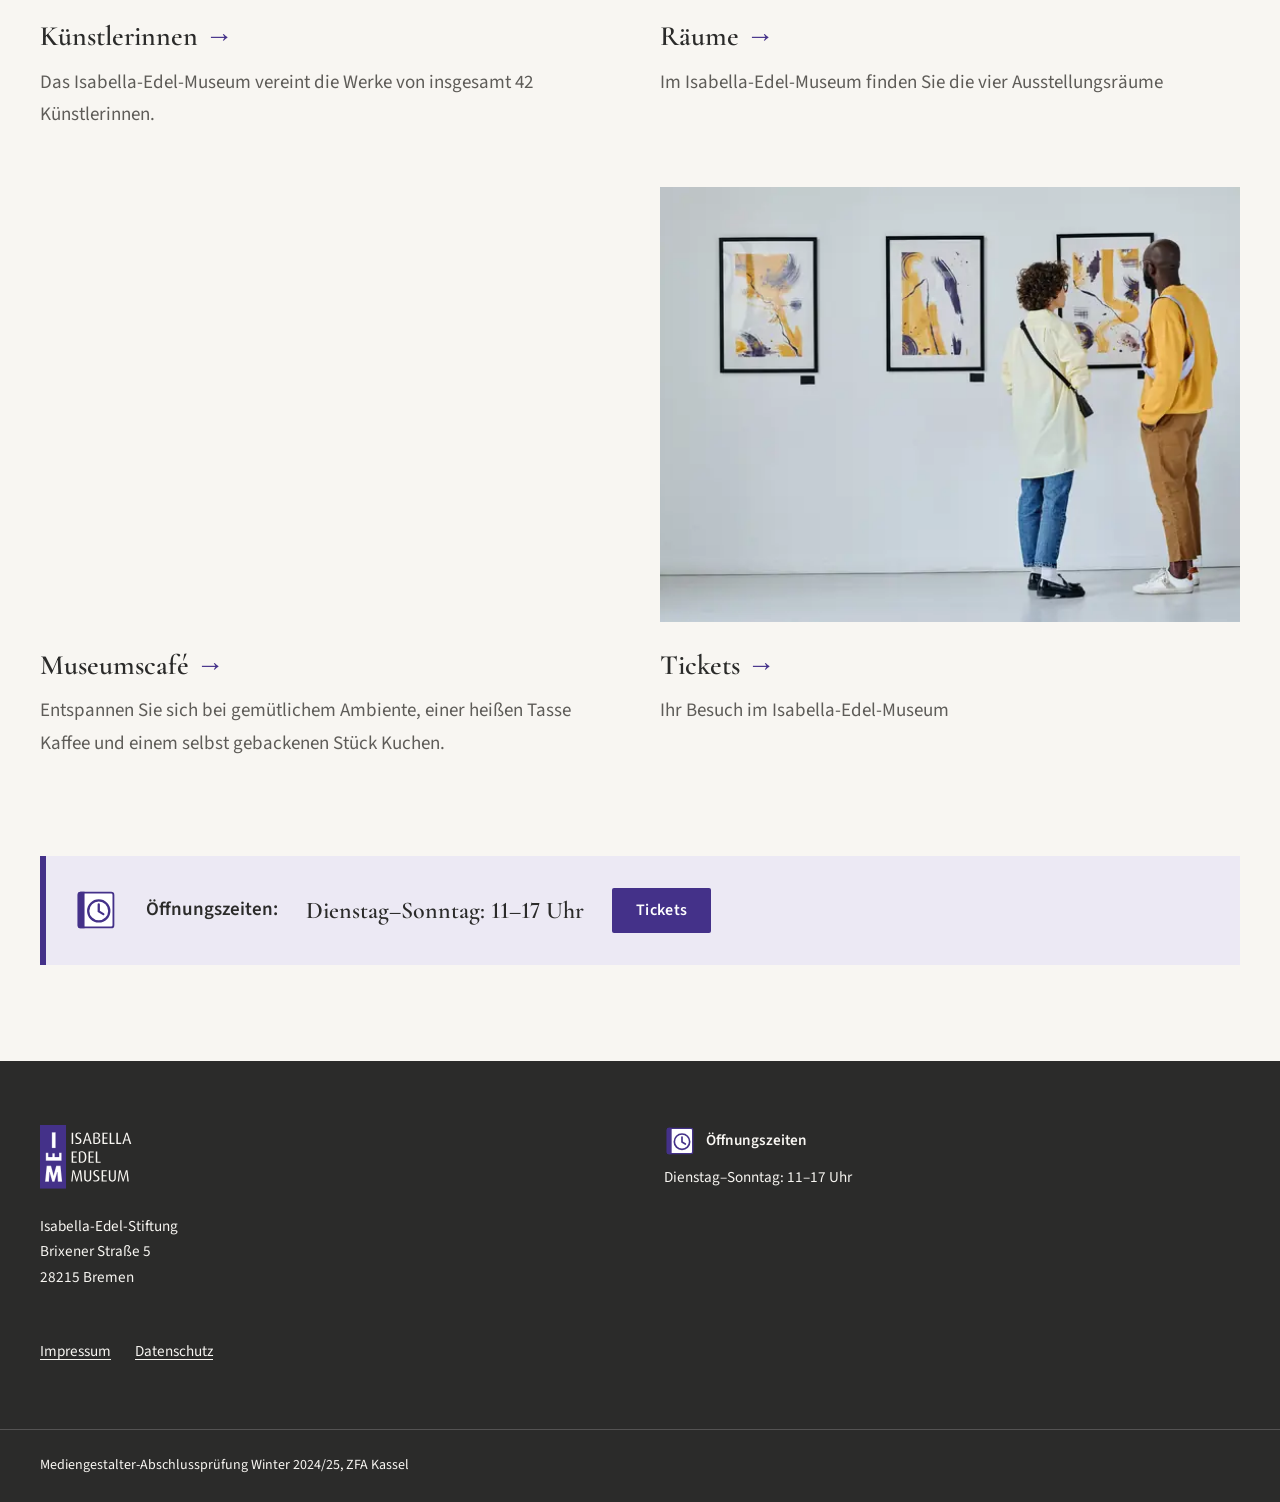
==== commit 9cba777d: "Update 2 + bugfixes" ====
--- a/index.html
+++ b/index.html
@@ -7,7 +7,7 @@
 <meta name="description" content="Das Isabella-Edel-Museum in Bremen – Übersehene Frauen und ihre Werke.">
 <link rel="icon" href="img/icons/favicon.svg" type="image/svg+xml">
 <meta name="color-scheme" content="light dark">
-<link rel="stylesheet" href="css/style.css">
+<link rel="stylesheet" href="css/style.css?v=51b78325">
 <!-- Progressive Enhancement ("Cutting the Mustard"): Die Klasse "js" wird nur in modernen
      Browsern gesetzt. Nur dann führt js/main.js seine Erweiterungen aus. -->
 <script>
@@ -19,7 +19,7 @@
   } catch (e) {}
 })(document.documentElement);
 </script>
-<script defer src="js/main.js"></script>
+<script defer src="js/main.js?v=fbe6ce7e"></script>
 </head>
 <body class="page-home">
 <a class="skip-link" href="#inhalt">Zum Inhalt springen</a>
@@ -76,7 +76,7 @@
 <aside class="container visit-box" aria-label="Öffnungszeiten">
   <img class="picto" src="img/icons/oeffnungszeiten.svg" width="48" height="48" alt="">
   <p class="visit-box__label">Öffnungszeiten:</p>
-  <p class="visit-box__hours">Dienstag–Sonntag: 11–17 Uhr</p>
+  <p class="visit-box__hours"><span class="nowrap">Dienstag–Sonntag:</span> <span class="nowrap">11–17 Uhr</span></p>
   <a class="button" href="tickets.html">Tickets</a>
 </aside>
 
@@ -89,7 +89,7 @@
     </div>
     <div class="site-footer__col">
       <p class="site-footer__label"><img class="picto" src="img/icons/oeffnungszeiten.svg" width="48" height="48" alt="">Öffnungszeiten</p>
-      <p>Dienstag–Sonntag: 11–17 Uhr</p>
+      <p><span class="nowrap">Dienstag–Sonntag:</span> <span class="nowrap">11–17 Uhr</span></p>
     </div>
     <nav class="site-footer__col footer-nav" aria-label="Rechtliches">
       <ul><li><a href="impressum.html">Impressum</a></li><li><a href="datenschutz.html">Datenschutz</a></li></ul>
--- a/css/style.css
+++ b/css/style.css
@@ -44,6 +44,7 @@
   --space: 4rem;            /* vertikaler Abstand zwischen Sektionen */
   --bar: 6px;               /* Stilelement: violetter Balken aus dem Logo */
   --header-h: 5rem;
+  --logo-h: 3.25rem;        /* Logohöhe; Tickets- und Menü-Button übernehmen sie */
 }
 
 /* ---------- Dunkler Modus ----------
@@ -182,7 +183,7 @@
   padding-block: 0.875rem;
 }
 
-.site-logo img { width: auto; height: 3.25rem; }
+.site-logo img { width: auto; height: var(--logo-h); }
 .site-logo .logo-dark { display: none; }
 :root[data-theme="dark"] .site-logo .logo-light { display: none; }
 :root[data-theme="dark"] .site-logo .logo-dark { display: block; }
@@ -201,7 +202,7 @@
   min-height: 2.75rem;
   padding: 0.5rem 0.9rem;
   border: 1px solid var(--line);
-  border-radius: 999px;
+  border-radius: 2px;
   background: transparent;
   color: var(--ink);
   font: 600 0.95rem var(--sans);
@@ -235,16 +236,18 @@
 }
 .main-nav a:hover { color: var(--violet); }
 .main-nav a[aria-current="page"] { color: var(--violet); box-shadow: inset 0 -3px 0 var(--violet); }
-.main-nav .nav-cta { padding-inline: 1rem; background: var(--violet-bg); color: var(--white); }
+.main-nav .nav-cta { padding-inline: 1rem; border-radius: 2px; background: var(--violet-bg); color: var(--white); }
 .main-nav .nav-cta:hover { background: var(--violet-bg-hover); color: var(--white); }
 .main-nav .nav-cta[aria-current="page"] { box-shadow: none; color: var(--white); }
 
 /* Tickets-Button neben „Menü“: nur wenn das Menü eingeklappt ist (JS), unter 1400 px */
 .header-cta { display: none; }
 .js .header-cta {
-  display: inline-block;
+  display: inline-flex;
+  align-items: center;
+  height: var(--logo-h);
   margin-left: auto;
-  padding: 0.6rem 1rem;
+  padding: 0 1.1rem;
   border-radius: 2px;
   background: var(--violet-bg);
   color: var(--white);
@@ -258,7 +261,8 @@
   display: inline-flex;
   align-items: center;
   gap: 0.6rem;
-  padding: 0.6rem 0.75rem;
+  height: var(--logo-h);
+  padding: 0 0.9rem;
   border: 1px solid var(--ink);
   border-radius: 2px;
   background: transparent;
@@ -267,6 +271,12 @@
   cursor: pointer;
 }
 .nav-toggle[hidden] { display: none; }
+/* sehr schmale Geräte (< 375 px): Logo, Tickets und Menü bleiben in einer Zeile */
+@media (max-width: 374.98px) {
+  .site-header__inner { column-gap: 0.5rem; }
+  .js .header-cta { padding: 0 0.75rem; }
+  .nav-toggle { gap: 0.45rem; padding: 0 0.65rem; }
+}
 .nav-toggle__bars,
 .nav-toggle__bars::before,
 .nav-toggle__bars::after {
@@ -339,7 +349,7 @@
   position: absolute;
   inset: auto 0 0 0;
   display: block;
-  padding: 5rem var(--gutter) 3.5rem;
+  padding: 5rem var(--gutter) calc(1rem + 44px + 1.75rem);   /* über Linien/Knöpfen */
   background: linear-gradient(to top, rgba(20, 16, 36, 0.82), rgba(20, 16, 36, 0));
 }
 .slider__title {
@@ -393,6 +403,10 @@
 }
 .slider__controls > * { pointer-events: auto; }
 .slider__dots { display: flex; gap: 0.5rem; margin: 0 auto 0 0; padding: 0; list-style: none; }
+/* Linien auf mittlerer Höhe der Steuerknöpfe (44 px hohe Klickfläche, 3 px Linie mittig) */
+.slider__controls .slider__dots { align-self: stretch; }
+.slider__controls .slider__dot { position: relative; display: block; height: 44px; }
+.slider__controls .slider__dot::before { position: absolute; top: calc(50% - 1.5px); left: 0; right: 0; }
 .slider__dot {
   width: 2.75rem;
   height: 1.5rem;
@@ -404,14 +418,16 @@
 .slider__dot::before { content: ""; display: block; height: 3px; background: rgba(255, 255, 255, 0.5); transition: background 0.2s ease; }
 .slider__dot:hover::before { background: rgba(255, 255, 255, 0.85); }
 .slider__dot:focus-visible { outline-color: var(--white); outline-offset: 2px; }
-.slider__dot[aria-current="true"]::before { background: var(--surface); }
+.slider__dot[aria-current="true"]::before { background: var(--white);  /* liegt auf dem Foto: immer weiß */ }
 .slider__btn {
   display: grid;
   place-items: center;
-  width: 2.75rem;
-  height: 2.75rem;
+  width: 44px;               /* ganzzahlig: (44 − 2 − 20) / 2 = 11 px Abstand zum Symbol */
+  height: 44px;
+  padding: 0;
+  line-height: 0;
   border: 1px solid rgba(255, 255, 255, 0.7);
-  border-radius: 50%;
+  border-radius: 2px;
   background: rgba(20, 16, 36, 0.35);
   color: var(--white);
   font-size: 1.1rem;
@@ -419,11 +435,19 @@
 }
 .slider__btn:hover { background: var(--violet-bg); border-color: var(--violet-bg); }
 .slider__btn:focus-visible { outline-color: var(--white); }
+.btn-icon { display: block; width: 20px; height: 20px; fill: none; stroke: currentColor; stroke-width: 2; stroke-linecap: round; stroke-linejoin: round; }
+.btn-icon--filled { fill: currentColor; stroke: none; }
 
 /* ---------- Seitenkopf der Unterseiten ---------- */
 .page-hero img { width: 100%; height: 13rem; height: clamp(13rem, 38vw, 30rem); object-fit: cover; object-position: center 40%; }
 .page-tickets .page-hero img { object-position: center 15%; }
 .page-rooms .page-hero img { object-position: center 45%; }
+.page-veranstaltungen .page-hero img { object-position: center 40%; }
+@media (min-width: 576px) { .page-veranstaltungen .page-hero img { object-position: center 20%; } }
+@media (min-width: 576px) { .page-kuenstlerinnen .page-hero img { object-position: center 28%; } }
+@media (min-width: 576px) { .page-museumscafe .page-hero img { object-position: center 50%; } }
+/* Smartphone: Gesicht der Gründerin ins Bild holen (Tablet/Desktop unverändert) */
+@media (max-width: 575.98px) { .page-gruenderin .page-hero img { object-position: 22% 30%; } }
 .page-intro { padding-top: 3rem; }
 .page-intro h1 { margin: 0; padding-left: 1rem; border-left: var(--bar) solid var(--violet); }
 
@@ -492,8 +516,9 @@
 }
 .visit-box p { margin: 0; }
 .visit-box .picto { width: 2.75rem; height: 2.75rem; }
+.visit-box .button { margin-top: 1rem; }  /* Smartphone: Abstand zwischen Öffnungszeiten und Button */
 .visit-box__label { font-weight: 600; }
-.visit-box__hours { font-variant-numeric: lining-nums; font-family: var(--serif); font-size: 1.5rem; font-weight: 600; }
+.visit-box__hours { flex-basis: 100%; font-variant-numeric: lining-nums; font-family: var(--serif); font-size: 1.375rem; font-weight: 600; line-height: 1.3; }
 
 .card { background: var(--surface); border: 1px solid var(--line); border-radius: 2px; }
 .info-card { padding: 2rem; background: var(--surface); border: 1px solid var(--line); border-radius: 2px; }
@@ -571,10 +596,12 @@
   z-index: 40;
   display: grid;
   place-items: center;
-  width: 3rem;
-  height: 3rem;
+  width: 48px;              /* ganzzahlig: (48 − 20) / 2 = 14 px rund um den Pfeil */
+  height: 48px;
+  padding: 0;
+  line-height: 0;
   border: 0;
-  border-radius: 50%;
+  border-radius: 2px;
   background: var(--violet-bg);
   color: var(--white);
   font-size: 1.25rem;
@@ -589,6 +616,7 @@
 .to-top:hover { background: var(--violet-bg-hover); }
 
 /* ---------- Künstlerinnen ---------- */
+.nowrap { white-space: nowrap; }  /* z. B. „11–17 Uhr“ nicht trennen */
 .visually-hidden { position: absolute; width: 1px; height: 1px; overflow: hidden; clip: rect(0 0 0 0); white-space: nowrap; }
 
 /* Kunstwerk neben dem Text: unbeschnitten, ruhig gerahmt */
@@ -596,6 +624,7 @@
 .artwork img { width: 100%; height: auto; }
 
 .artist-rooms { padding-bottom: var(--space); }
+.artist-rooms .section-title { margin-bottom: 2.5rem; }
 .artist-rooms__list { display: grid; gap: 2rem; margin: 0; padding: 0; list-style: none; }
 .artist-room { display: flex; flex-direction: column; padding: 2rem; }
 .artist-room__head { display: flex; gap: 1rem; align-items: flex-start; padding-bottom: 1.25rem; border-bottom: 1px solid var(--line); }
@@ -611,7 +640,8 @@
 .plan { padding-block: 3rem 1.5rem; scroll-margin-top: var(--header-h); }
 .plan__heading { font-size: 1.5rem; font-size: clamp(1.5rem, 1.2rem + 1.2vw, 2.25rem); max-width: 28ch; }
 .plan__figure { margin: 0 0 2rem; }
-.plan__static { width: 100%; }
+/* < 576 px: Grafik läuft bis an die Bildschirmränder, damit sie größer wird */
+.plan__static { width: calc(100% + 2 * var(--gutter)); max-width: none; margin-inline: calc(-1 * var(--gutter)); }
 
 /* < 576 px: nur die statische Grafik, die Legende übernimmt die Navigation */
 .plan__interactive { display: none; }
@@ -651,9 +681,13 @@
 /* Raum-Navigation: Rücksprung zum Plan + vorheriger/nächster Raum */
 .room__nav { display: flex; flex-direction: column; gap: 1.25rem; margin-top: 2.5rem; }
 .room__back { display: inline-flex; align-items: center; gap: 0.6rem; min-height: 2.75rem; font-weight: 600; }
-.room__back::before { content: "↑"; display: grid; place-items: center; flex: none; width: 2.25rem; height: 2.25rem; border: 1px solid currentColor; border-radius: 50%; }
+/* Quadratischer Rahmen (36 px) mit Pfeil (18 px, gleiche Form wie Slider/Nach-oben) in Linkfarbe */
+.room__back { position: relative; }
+.room__back::before { content: ""; flex: none; box-sizing: border-box; width: 36px; height: 36px; border: 1px solid currentColor; border-radius: 2px; }
+.room__back::after { content: ""; position: absolute; left: 9px; top: calc(50% - 9px); width: 18px; height: 18px; background: currentColor;
+  -webkit-mask: url("data:image/svg+xml,%3Csvg xmlns='http://www.w3.org/2000/svg' viewBox='0 0 20 20' fill='none' stroke='black' stroke-width='2' stroke-linecap='round' stroke-linejoin='round'%3E%3Cpath d='M10 16V4M5 9l5-5 5 5'/%3E%3C/svg%3E") center / contain no-repeat; mask: url("data:image/svg+xml,%3Csvg xmlns='http://www.w3.org/2000/svg' viewBox='0 0 20 20' fill='none' stroke='black' stroke-width='2' stroke-linecap='round' stroke-linejoin='round'%3E%3Cpath d='M10 16V4M5 9l5-5 5 5'/%3E%3C/svg%3E") center / contain no-repeat; }
 .room__pager { display: grid; gap: 0.75rem; }
-.room__pager-link { display: block; padding: 0.75rem 1rem; border: 1px solid var(--line); background: var(--surface); color: var(--ink); font-family: var(--serif); font-size: 1.25rem; font-weight: 600; font-variant-numeric: lining-nums; line-height: 1.25; text-decoration: none; }
+.room__pager-link { display: block; padding: 0.75rem 1rem; border: 1px solid var(--line); border-radius: 2px; background: var(--surface); color: var(--ink); font-family: var(--serif); font-size: 1.25rem; font-weight: 600; font-variant-numeric: lining-nums; line-height: 1.25; text-decoration: none; }
 .room__pager-link:hover { border-color: var(--violet); color: var(--violet); }
 .room__pager-label { display: block; color: var(--ink-soft); font-family: var(--sans); font-size: 0.8rem; letter-spacing: 0.08em; text-transform: uppercase; }
 .room__pager-link--prev .room__pager-label::before { content: "← "; }
@@ -827,13 +861,15 @@
 @media (min-width: 576px) {
   :root { --gutter: 2.5rem; --space: 6rem; }
 
-  .site-logo img { height: 3.75rem; }
-
-  .slider__caption { padding: 6rem var(--gutter) 4.5rem; }
+  :root { --logo-h: 3.75rem; }
+
+  .slider__caption { padding: 6rem var(--gutter) calc(1rem + 44px + 2.25rem); }
   .slider__text { font-size: 1.25rem; }
 
   .split { grid-template-columns: 1fr 1fr; align-items: start; gap: 4rem; }
   .facts { column-gap: 2.5rem; }
+  .visit-box__hours { flex-basis: auto; font-size: 1.5rem; }
+  .visit-box .button { margin-top: 0; }
   .split--home { align-items: center; }
 
   .teasers__list { grid-template-columns: 1fr 1fr; gap: 3.5rem 2.5rem; }
@@ -853,7 +889,7 @@
 
   .quote { padding-left: 2rem; }
 
-  /* Gebäudeplan: klickbare Variante, statische Grafik ausblenden */
+  /* Gebäudeplan ab Tablet: klickbare Variante, statische Grafik ausblenden */
   .plan__static { display: none; }
   .plan__interactive { display: block; }
   .plan__legend { grid-template-columns: 1fr 1fr; column-gap: 2rem; }
@@ -888,7 +924,7 @@
 
   /* Vollständige horizontale Navigation, kein Burger */
   .site-header__inner { flex-wrap: nowrap; padding-block: 1.25rem; }
-  .site-logo img { height: 4rem; }
+  :root { --logo-h: 4rem; }
   .nav-toggle, .nav-toggle:not([hidden]), .js .header-cta { display: none; }
   .main-nav, .js .main-nav {
     display: block;
@@ -916,7 +952,7 @@
   .main-nav .nav-cta, .js .main-nav .nav-cta { padding: 0.6rem 1.5rem; }
 
   .slider__media img { height: min(78vh, 52rem); }
-  .slider__caption { padding: 10rem 0 6rem; }
+  .slider__caption { padding: 10rem 0 calc(2rem + 44px + 2.75rem); }
   .slider__caption > * { margin-left: max(var(--gutter), calc((100vw - 1320px) / 2)); }
   .slider__pager { left: max(var(--gutter), calc((100vw - 1320px) / 2)); bottom: 2rem; }
   .slider__controls { right: max(var(--gutter), calc((100vw - 1320px) / 2)); left: max(var(--gutter), calc((100vw - 1320px) / 2)); bottom: 2rem; }
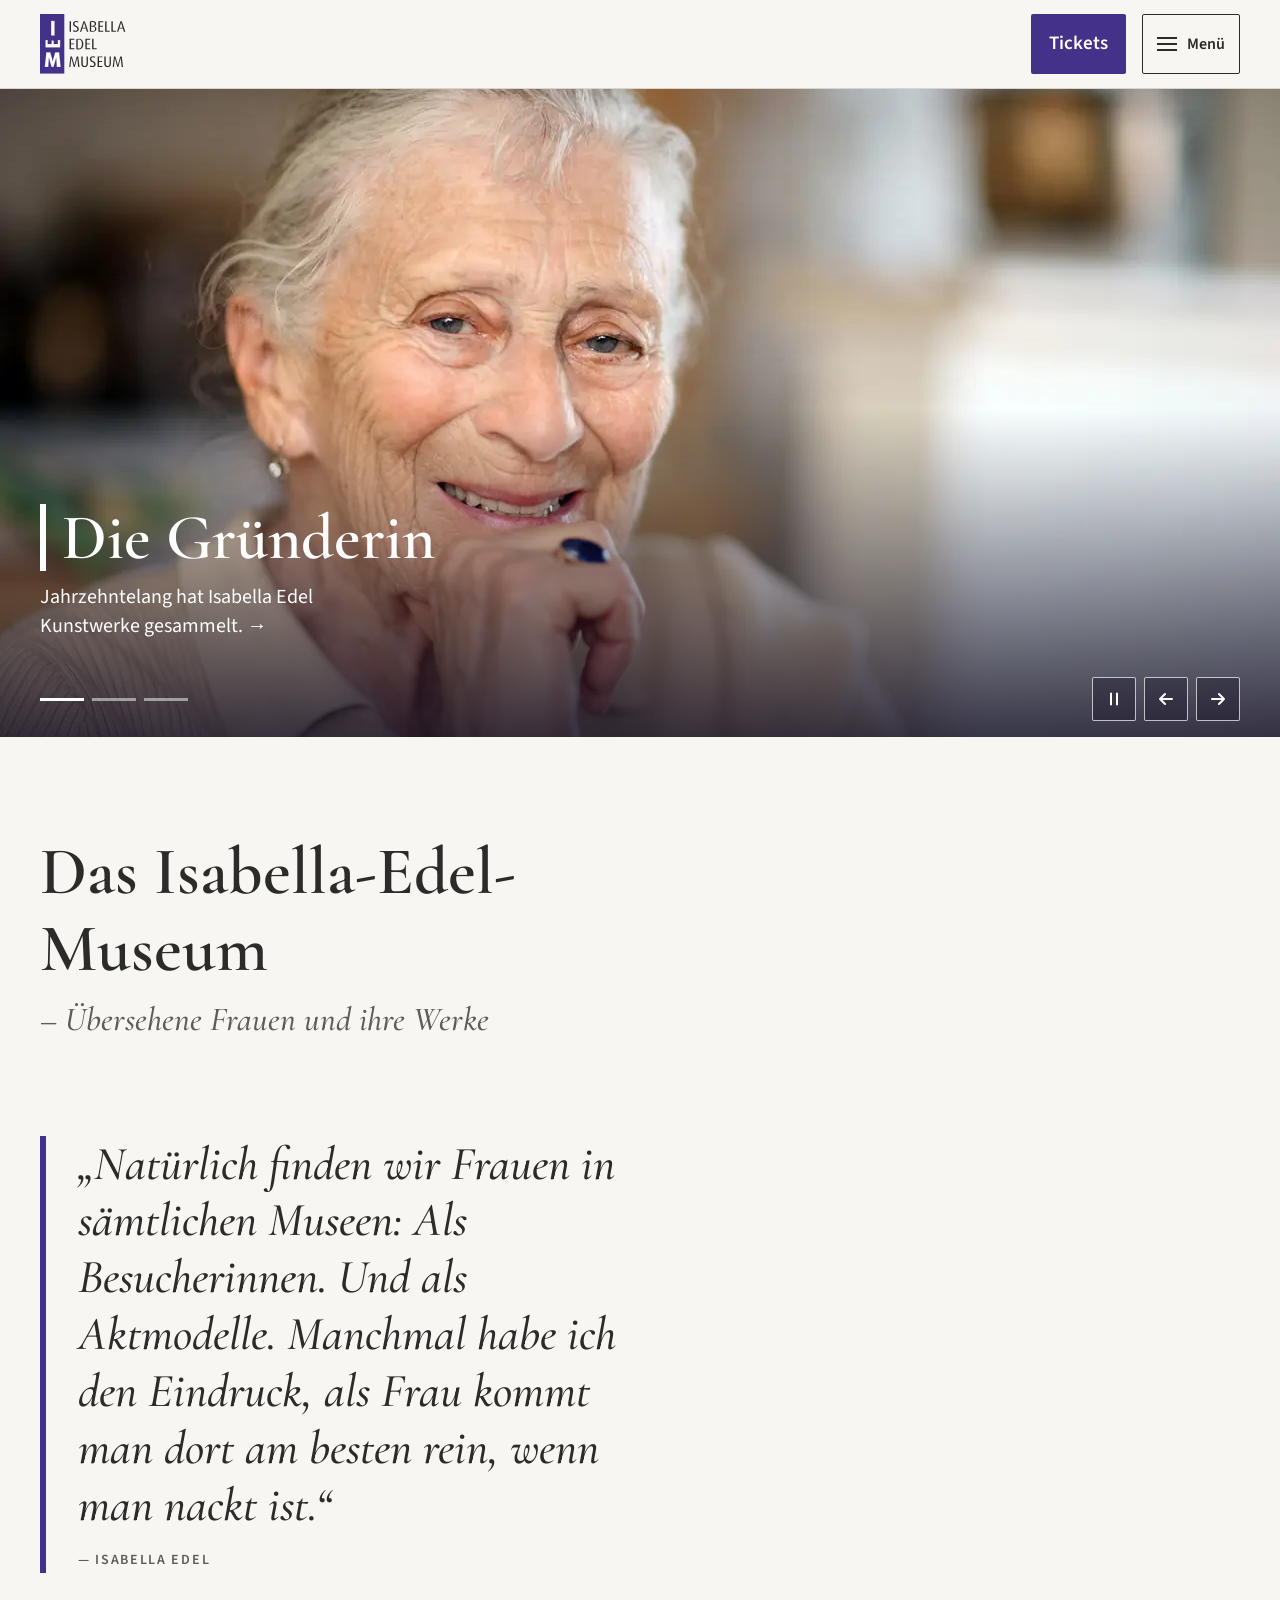
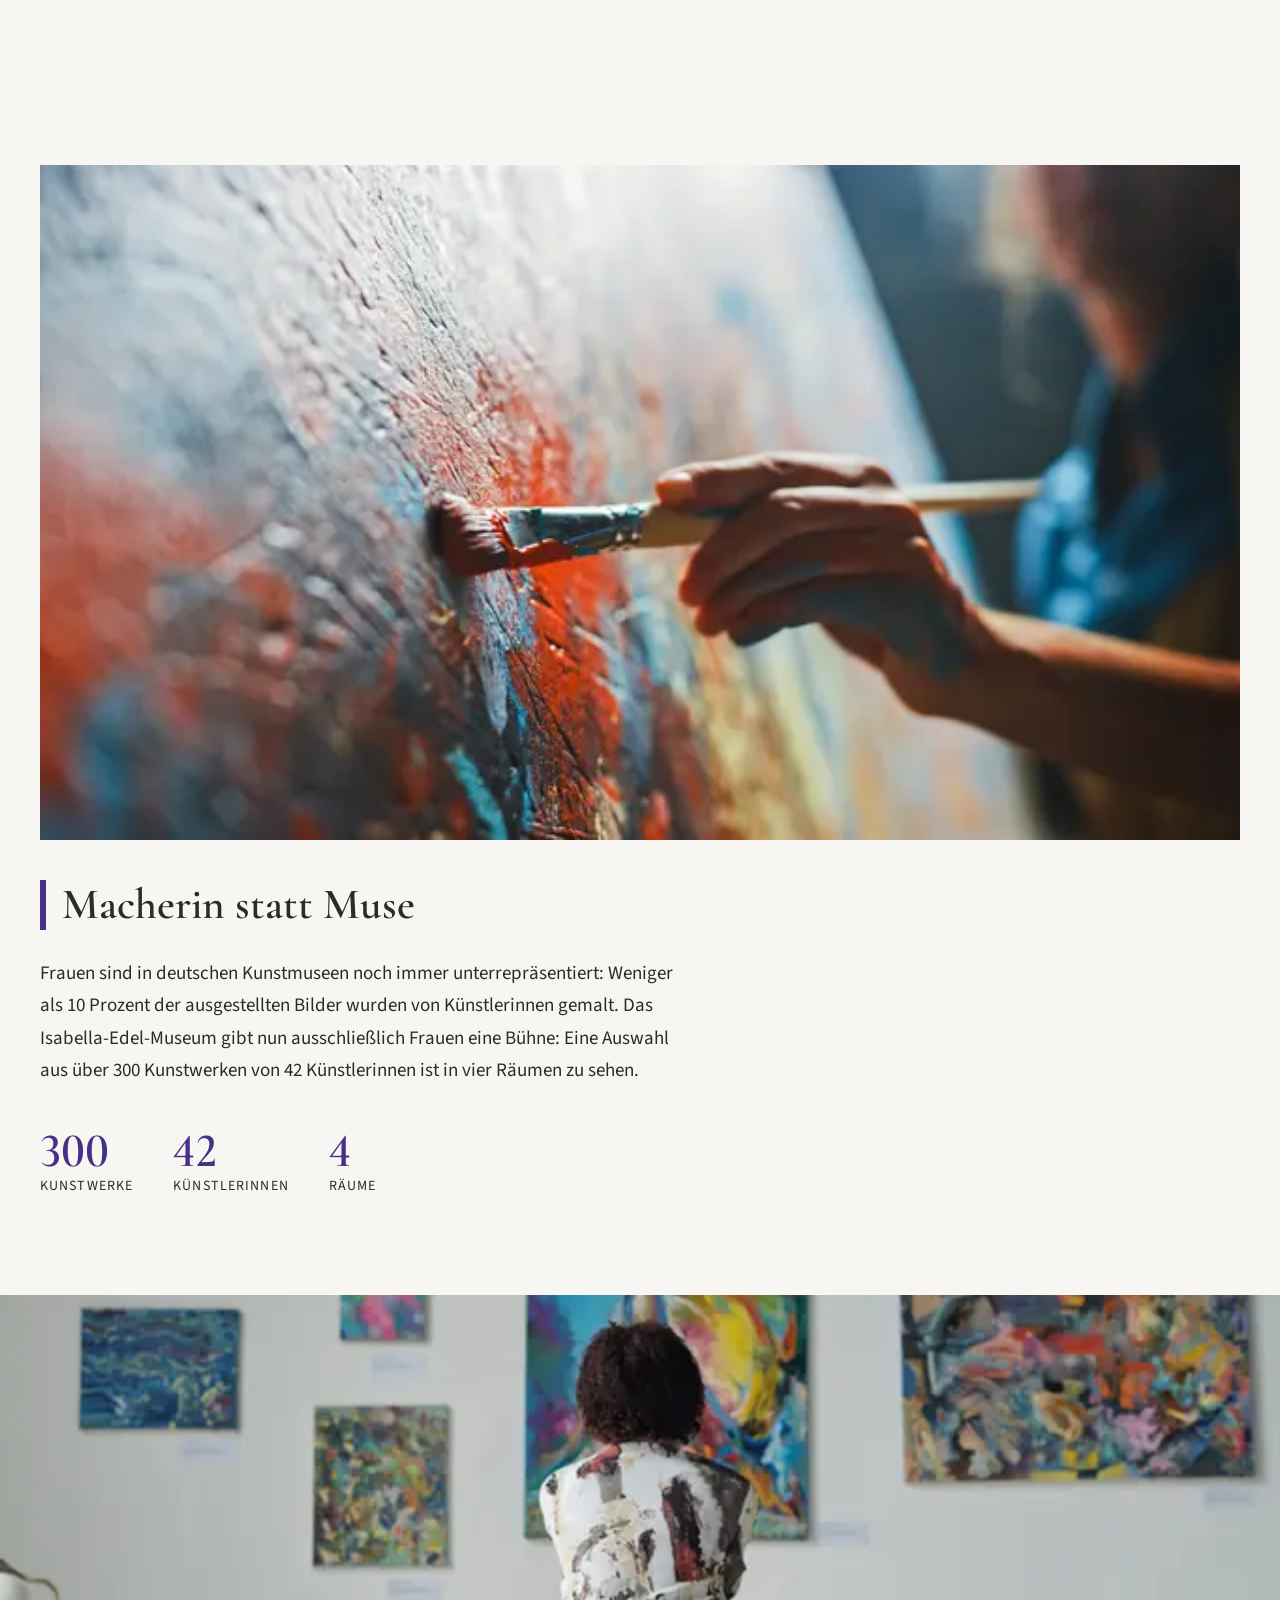
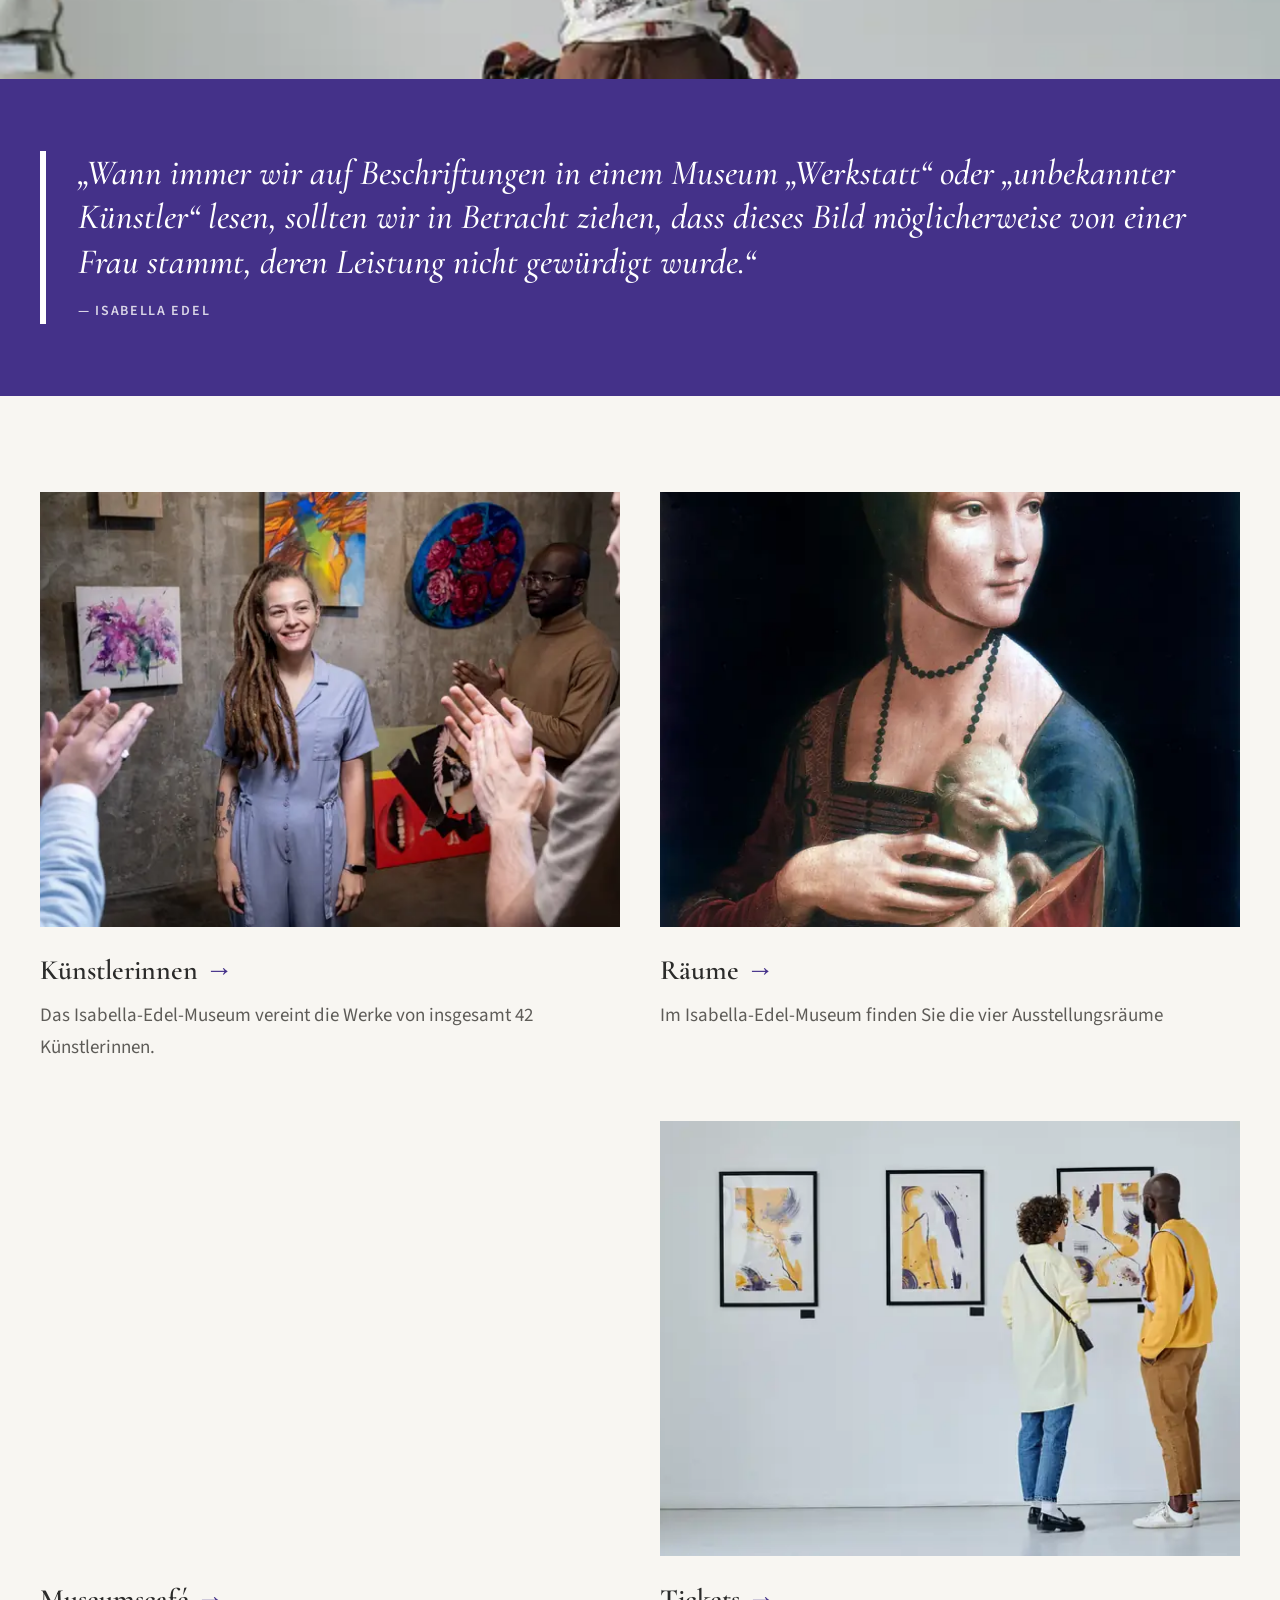
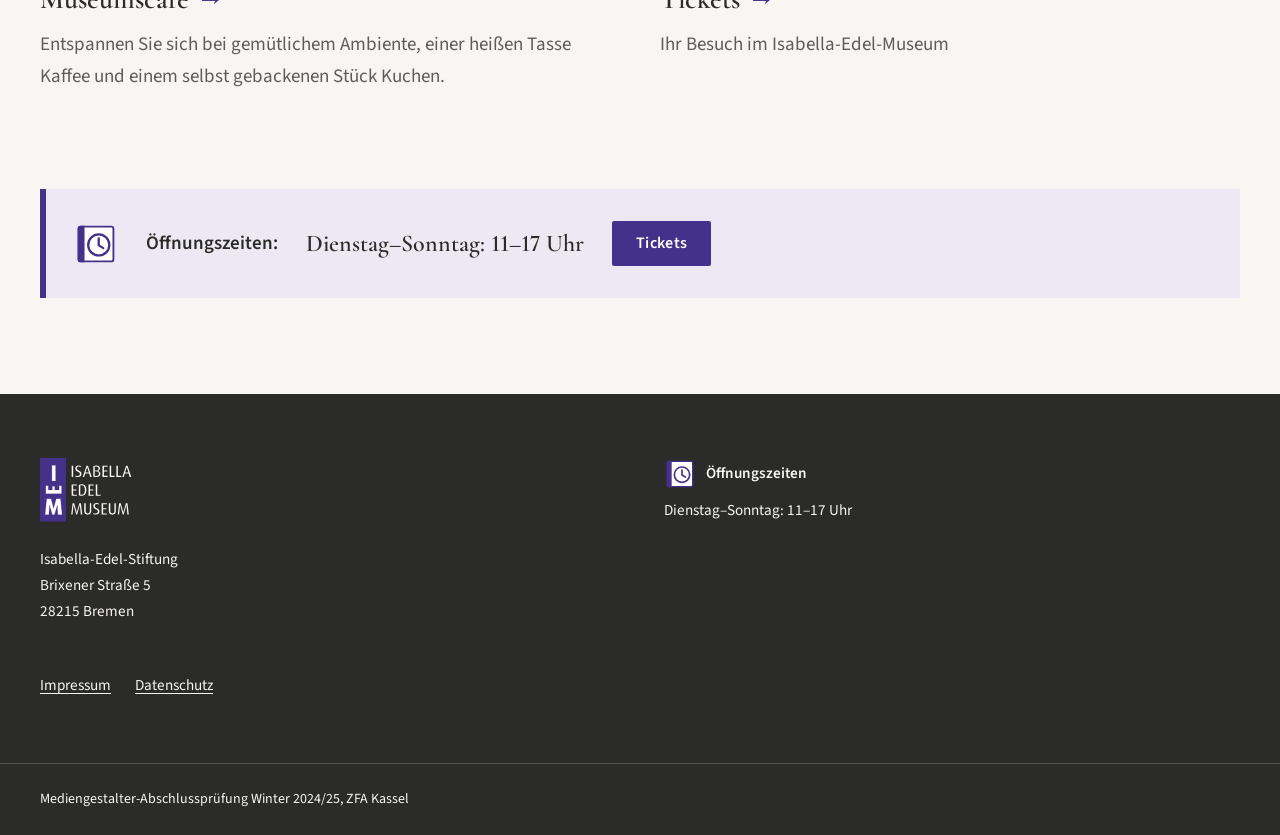
==== commit a96b813f: "update 3" ====
--- a/index.html
+++ b/index.html
@@ -7,7 +7,7 @@
 <meta name="description" content="Das Isabella-Edel-Museum in Bremen – Übersehene Frauen und ihre Werke.">
 <link rel="icon" href="img/icons/favicon.svg" type="image/svg+xml">
 <meta name="color-scheme" content="light dark">
-<link rel="stylesheet" href="css/style.css?v=51b78325">
+<link rel="stylesheet" href="css/style.css?v=964abd18">
 <!-- Progressive Enhancement ("Cutting the Mustard"): Die Klasse "js" wird nur in modernen
      Browsern gesetzt. Nur dann führt js/main.js seine Erweiterungen aus. -->
 <script>
@@ -19,7 +19,7 @@
   } catch (e) {}
 })(document.documentElement);
 </script>
-<script defer src="js/main.js?v=fbe6ce7e"></script>
+<script defer src="js/main.js?v=7cff67e4"></script>
 </head>
 <body class="page-home">
 <a class="skip-link" href="#inhalt">Zum Inhalt springen</a>
--- a/css/style.css
+++ b/css/style.css
@@ -870,7 +870,9 @@
   .facts { column-gap: 2.5rem; }
   .visit-box__hours { flex-basis: auto; font-size: 1.5rem; }
   .visit-box .button { margin-top: 0; }
-  .split--home { align-items: center; }
+  /* Startseite: Bild über dem Text – alle violetten Balken (Zitat, Überschrift) stehen auf derselben linken Kante */
+  .split--home { grid-template-columns: 1fr; gap: 2.5rem; }
+  .split--home .split__text { max-width: 40rem; }
 
   .teasers__list { grid-template-columns: 1fr 1fr; gap: 3.5rem 2.5rem; }
 
@@ -881,8 +883,8 @@
   .room__wall li { margin-bottom: 1.5rem; break-inside: avoid; }
   .artist-rooms__list { grid-template-columns: 1fr 1fr; }
 
-  .quote-band { grid-template-columns: 1fr 1fr; }
-  .quote-band__media img { height: 100%; min-height: 26rem; }
+  /* Bild über dem Zitat: der weiße Balken steht auf derselben linken Kante wie Zitat- und Überschriftbalken */
+  .quote-band__media img { height: 24rem; }
   .quote-band__panel { padding: 4.5rem var(--gutter); }
 
   .impressions__list { grid-template-columns: repeat(3, 1fr); }
@@ -963,13 +965,16 @@
   .home-intro .quote { margin: 0.5rem 0 0; }
 
   .split { grid-template-columns: 7fr 5fr; gap: 7rem; }
-  .split--home { grid-template-columns: 6fr 5fr; }
+  /* gleiches Spaltenraster wie .home-intro: Bild unter dem Titel, Text unter dem Zitat → Balken auf einer Linie */
+  .split--home { grid-template-columns: 5fr 7fr; align-items: center; }
 
   .teasers__list { grid-template-columns: repeat(4, 1fr); gap: 3rem; }
 
-  .quote-band { grid-template-columns: 5fr 7fr; }
-  .quote-band__media img { min-height: 34rem; }
-  .quote-band__panel { padding: 7rem max(var(--gutter), calc((100vw - 1320px) / 2)) 7rem 6rem; }
+  /* Spalten wie .home-intro / .split--home (5fr | 7rem | 7fr im Container): Bild endet an der rechten Kante
+     der linken Spalte, der Zitatbalken steht genau auf der Linie der übrigen Balken */
+  .quote-band { grid-template-columns: calc(max(var(--gutter), (100% - 1320px) / 2) + (min(100% - 2 * var(--gutter), 1320px) - 7rem) * 5 / 12) 1fr; }
+  .quote-band__media img { height: 100%; min-height: 34rem; }
+  .quote-band__panel { padding: 7rem max(var(--gutter), calc((100% - 1320px) / 2)) 7rem 7rem; }
   .quote--band p { max-width: 30ch; }
   .gallery__list { columns: 4; }
   .artist-rooms__list { grid-template-columns: repeat(4, 1fr); }
